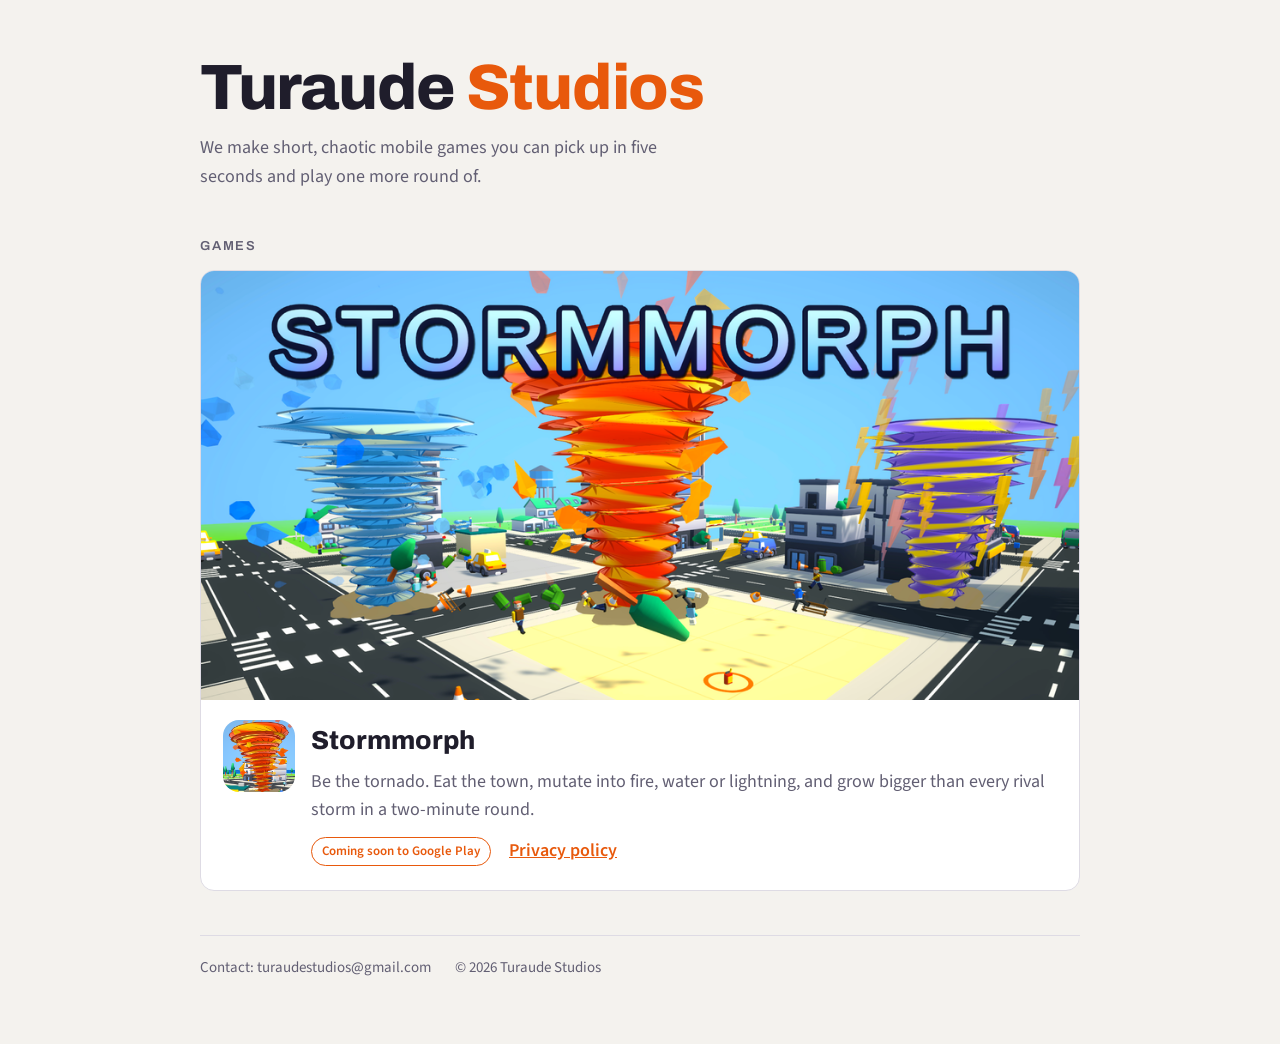
==== index.html @ c05fb57f "Turaude Studios website: home page, Stormmorph privacy policy, app-ads.txt Co-Authored-By: Claude Op" ====
<!doctype html>
<html lang="en">
<head>
<meta charset="utf-8">
<meta name="viewport" content="width=device-width, initial-scale=1">
<title>Turaude Studios</title>
<meta name="description" content="Turaude Studios makes mobile games. Our first game is Stormmorph, a two-minute tornado brawl.">
<link rel="icon" href="stormmorph/icon.png">
<link rel="preconnect" href="https://fonts.googleapis.com">
<link rel="preconnect" href="https://fonts.gstatic.com" crossorigin>
<link rel="stylesheet" href="https://fonts.googleapis.com/css2?family=Archivo:wght@600;800&family=Source+Sans+3:wght@400;600&display=swap">
<style>
/* One column: the studio name, its games as cards, then contact and legal. */
:root {
  --bg: #f4f2ee; --surface: #ffffff; --ink: #1f1d2b; --muted: #625f73; --line: #dedbe4; --accent: #e8590c;
  --display: "Archivo", "Helvetica Neue", Arial, sans-serif;
  --body: "Source Sans 3", "Segoe UI", Roboto, Arial, sans-serif;
}
@media (prefers-color-scheme: dark) {
  :root { --bg: #15141c; --surface: #1e1c28; --ink: #ecebf2; --muted: #a29fb3; --line: #312e3f; --accent: #ff8a3d; color-scheme: dark; }
}
* { box-sizing: border-box; }
body { margin: 0; background: var(--bg); color: var(--ink); font-family: var(--body); font-size: 18px; line-height: 1.6; }
.wrap { max-width: 920px; margin: 0 auto; padding: 56px max(20px, env(safe-area-inset-right)) 64px max(20px, env(safe-area-inset-left)); display: grid; gap: 44px; }
.brand { font-family: var(--display); font-weight: 800; font-size: clamp(40px, 7vw, 64px); line-height: 1; letter-spacing: -.02em; margin: 0; }
.brand span { color: var(--accent); }
.tag { color: var(--muted); margin: 14px 0 0; max-width: 56ch; }
h2 { font-family: var(--display); font-weight: 600; font-size: 13px; letter-spacing: .14em; text-transform: uppercase; color: var(--muted); margin: 0 0 14px; }
.game { background: var(--surface); border: 1px solid var(--line); border-radius: 14px; overflow: hidden; display: grid; }
.game img.hero { width: 100%; height: auto; display: block; aspect-ratio: 1024 / 500; object-fit: cover; }
.game .body { padding: 20px 22px 24px; display: grid; grid-template-columns: 72px 1fr; gap: 16px; align-items: start; }
.game .icon { width: 72px; height: 72px; border-radius: 16px; }
.game h3 { font-family: var(--display); font-weight: 800; font-size: 26px; margin: 0; }
.game p { margin: 6px 0 12px; color: var(--muted); }
.links { display: flex; flex-wrap: wrap; gap: 10px 18px; font-weight: 600; }
.pill { display: inline-block; font-size: 13px; font-weight: 600; padding: 3px 10px; border-radius: 999px; border: 1px solid var(--accent); color: var(--accent); }
a { color: var(--accent); }
a:focus-visible { outline: 3px solid var(--accent); outline-offset: 2px; }
footer { border-top: 1px solid var(--line); padding-top: 20px; color: var(--muted); font-size: 15px; display: flex; flex-wrap: wrap; gap: 8px 24px; }
@media (max-width: 520px) { .game .body { grid-template-columns: 1fr; } }
</style>
</head>
<body>
<main class="wrap">
  <header>
    <h1 class="brand">Turaude <span>Studios</span></h1>
    <p class="tag">We make short, chaotic mobile games you can pick up in five seconds and play one more round of.</p>
  </header>

  <section aria-labelledby="games">
    <h2 id="games">Games</h2>
    <article class="game">
      <img class="hero" src="stormmorph/feature.png" alt="Stormmorph: three mutated tornadoes, water, fire and lightning, tearing through a low-poly town">
      <div class="body">
        <img class="icon" src="stormmorph/icon.png" alt="">
        <div>
          <h3>Stormmorph</h3>
          <p>Be the tornado. Eat the town, mutate into fire, water or lightning, and grow bigger than every rival storm in a two-minute round.</p>
          <div class="links">
            <span class="pill">Coming soon to Google Play</span>
            <a href="stormmorph/privacy-policy.html">Privacy policy</a>
          </div>
        </div>
      </div>
    </article>
  </section>

  <footer>
    <span>Contact: turaudestudios@gmail.com</span>
    <span>&copy; 2026 Turaude Studios</span>
  </footer>
</main>
</body>
</html>
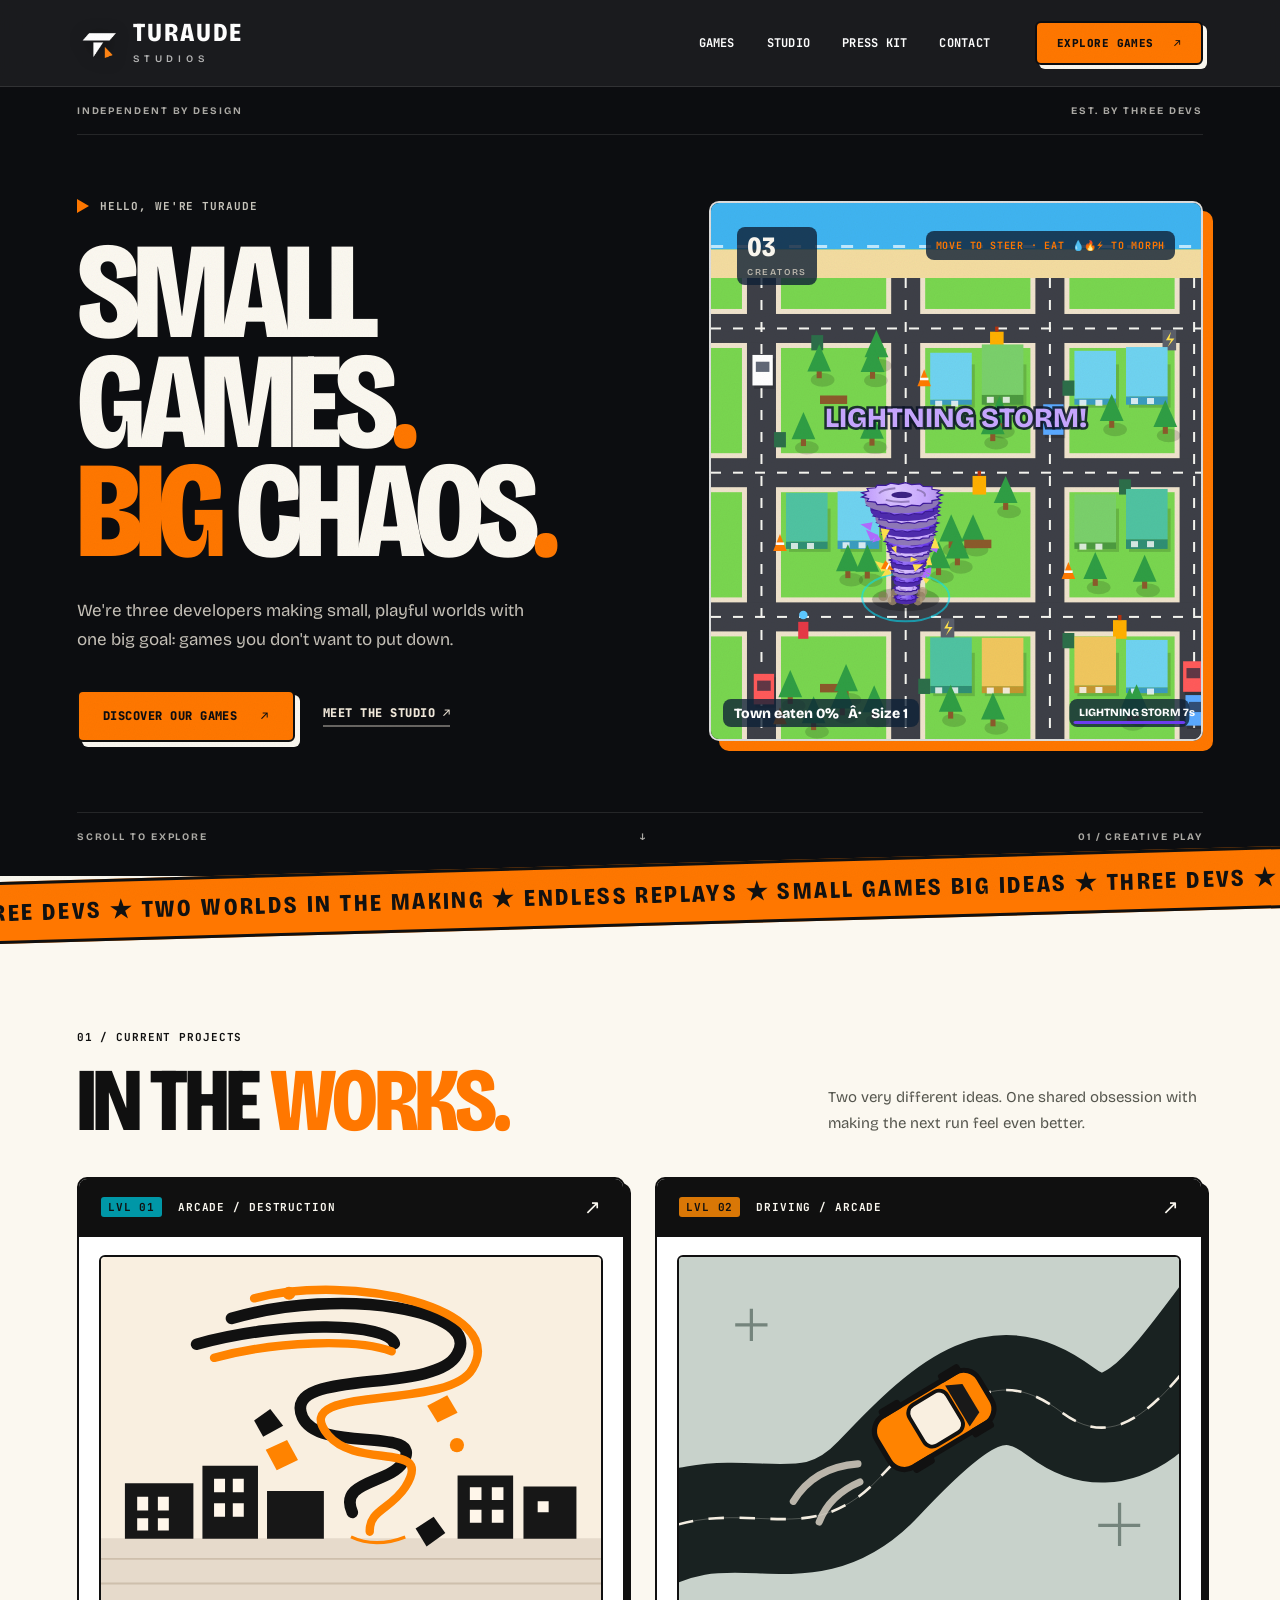
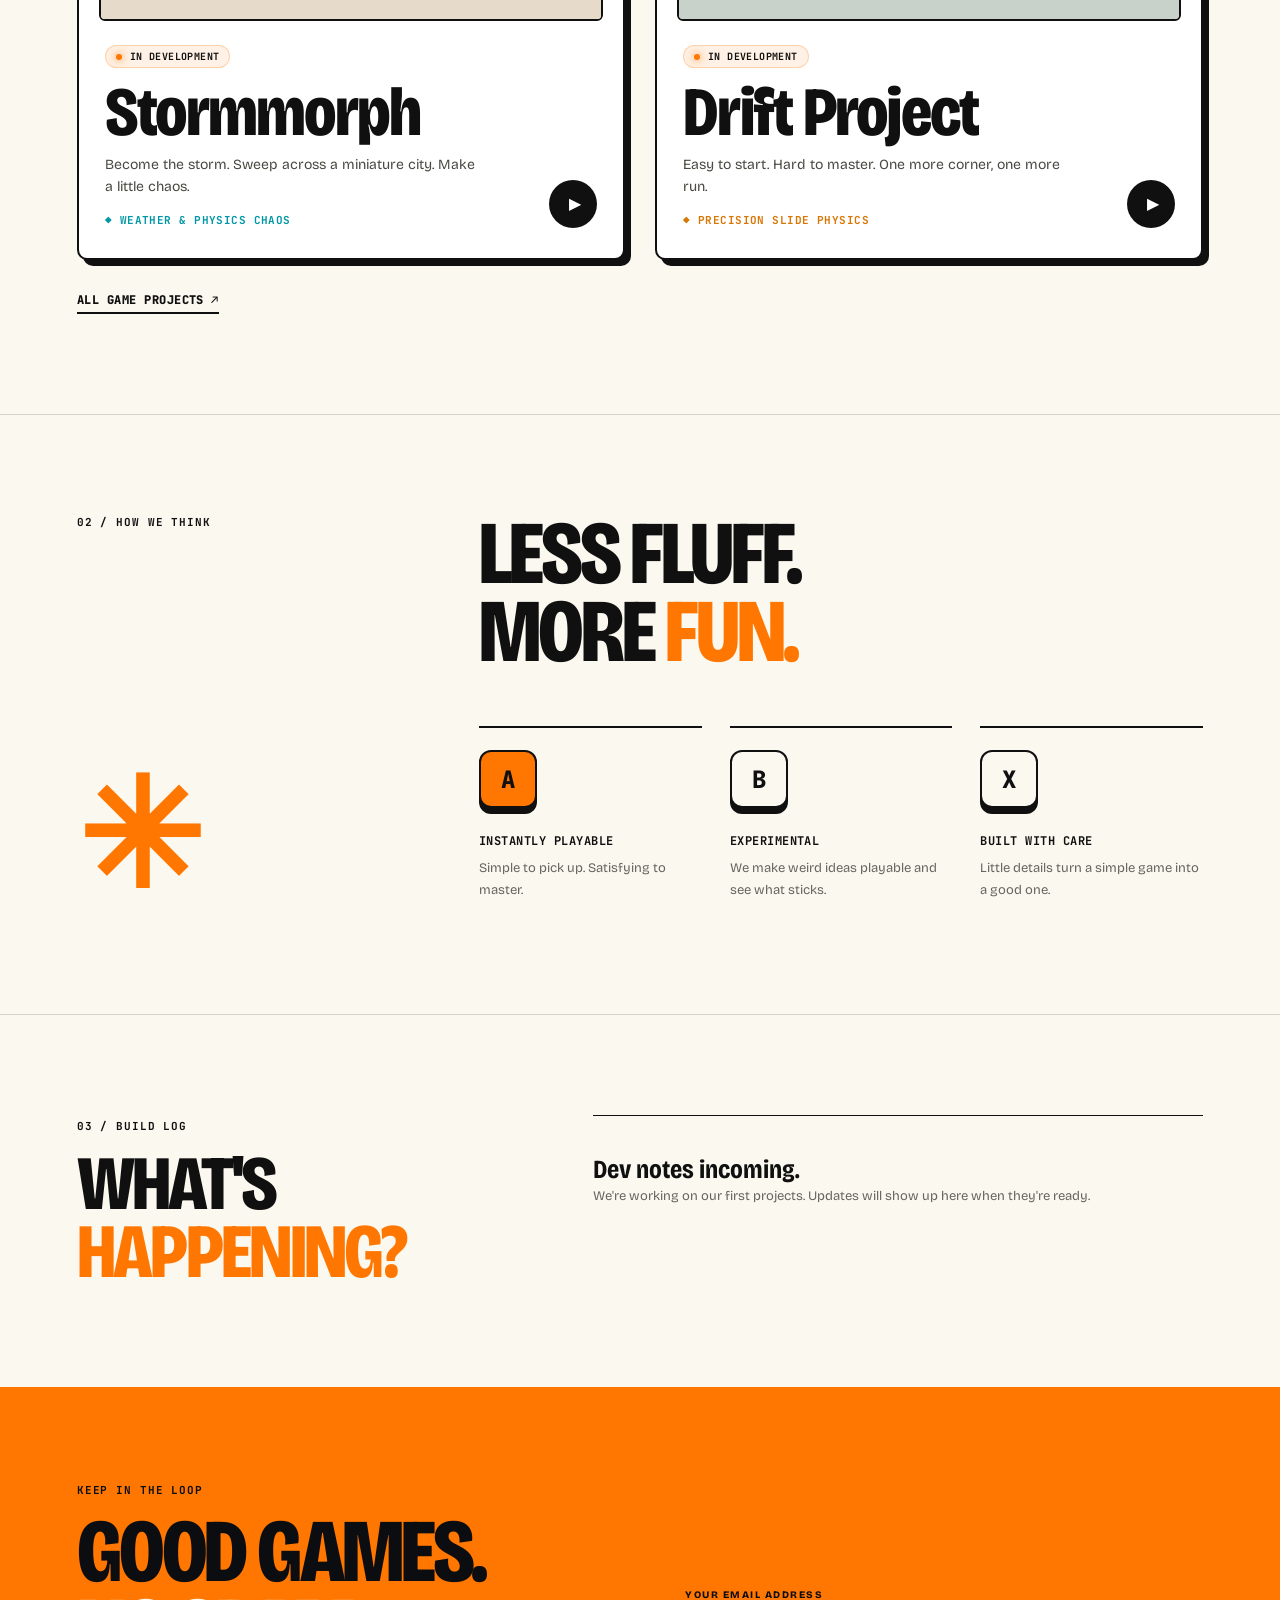
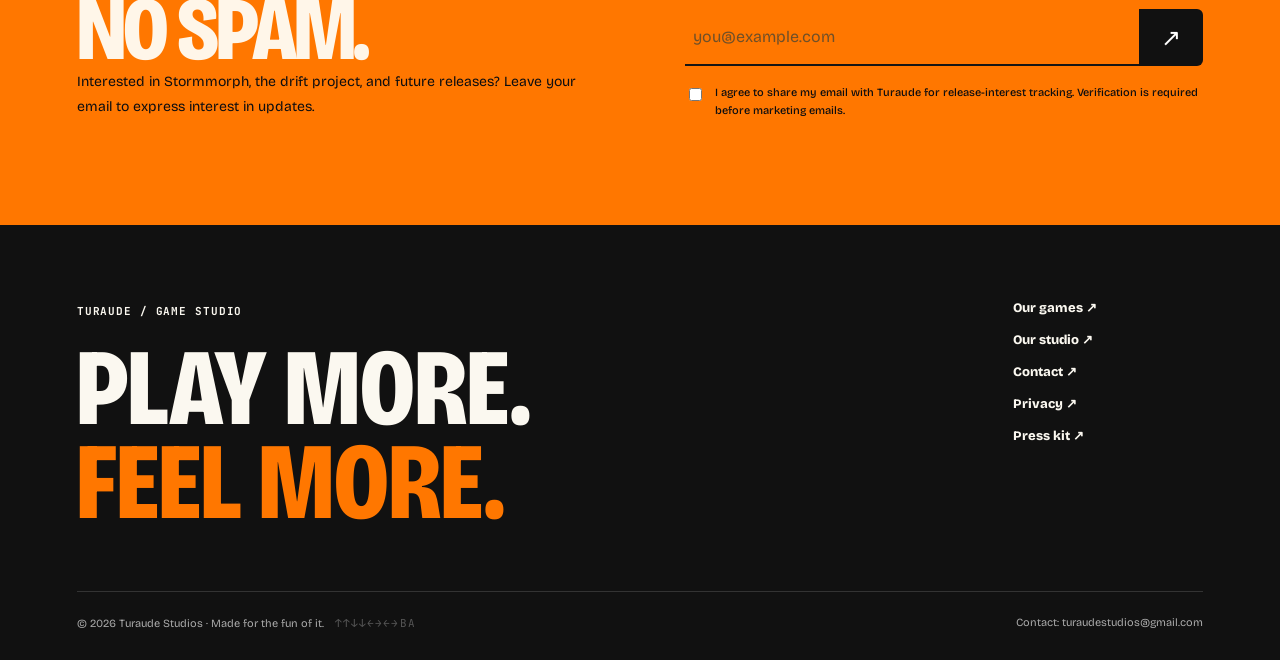
==== commit 15174a02: "New studio website: Stormmorph town hero, games, studio, press and contact pages Co-Authored-By: Cla" ====
--- a/index.html
+++ b/index.html
@@ -1,74 +1,6 @@
-<!doctype html>
-<html lang="en">
-<head>
-<meta charset="utf-8">
-<meta name="viewport" content="width=device-width, initial-scale=1">
-<title>Turaude Studios</title>
-<meta name="description" content="Turaude Studios makes mobile games. Our first game is Stormmorph, a two-minute tornado brawl.">
-<link rel="icon" href="stormmorph/icon.png">
-<link rel="preconnect" href="https://fonts.googleapis.com">
-<link rel="preconnect" href="https://fonts.gstatic.com" crossorigin>
-<link rel="stylesheet" href="https://fonts.googleapis.com/css2?family=Archivo:wght@600;800&family=Source+Sans+3:wght@400;600&display=swap">
-<style>
-/* One column: the studio name, its games as cards, then contact and legal. */
-:root {
-  --bg: #f4f2ee; --surface: #ffffff; --ink: #1f1d2b; --muted: #625f73; --line: #dedbe4; --accent: #e8590c;
-  --display: "Archivo", "Helvetica Neue", Arial, sans-serif;
-  --body: "Source Sans 3", "Segoe UI", Roboto, Arial, sans-serif;
-}
-@media (prefers-color-scheme: dark) {
-  :root { --bg: #15141c; --surface: #1e1c28; --ink: #ecebf2; --muted: #a29fb3; --line: #312e3f; --accent: #ff8a3d; color-scheme: dark; }
-}
-* { box-sizing: border-box; }
-body { margin: 0; background: var(--bg); color: var(--ink); font-family: var(--body); font-size: 18px; line-height: 1.6; }
-.wrap { max-width: 920px; margin: 0 auto; padding: 56px max(20px, env(safe-area-inset-right)) 64px max(20px, env(safe-area-inset-left)); display: grid; gap: 44px; }
-.brand { font-family: var(--display); font-weight: 800; font-size: clamp(40px, 7vw, 64px); line-height: 1; letter-spacing: -.02em; margin: 0; }
-.brand span { color: var(--accent); }
-.tag { color: var(--muted); margin: 14px 0 0; max-width: 56ch; }
-h2 { font-family: var(--display); font-weight: 600; font-size: 13px; letter-spacing: .14em; text-transform: uppercase; color: var(--muted); margin: 0 0 14px; }
-.game { background: var(--surface); border: 1px solid var(--line); border-radius: 14px; overflow: hidden; display: grid; }
-.game img.hero { width: 100%; height: auto; display: block; aspect-ratio: 1024 / 500; object-fit: cover; }
-.game .body { padding: 20px 22px 24px; display: grid; grid-template-columns: 72px 1fr; gap: 16px; align-items: start; }
-.game .icon { width: 72px; height: 72px; border-radius: 16px; }
-.game h3 { font-family: var(--display); font-weight: 800; font-size: 26px; margin: 0; }
-.game p { margin: 6px 0 12px; color: var(--muted); }
-.links { display: flex; flex-wrap: wrap; gap: 10px 18px; font-weight: 600; }
-.pill { display: inline-block; font-size: 13px; font-weight: 600; padding: 3px 10px; border-radius: 999px; border: 1px solid var(--accent); color: var(--accent); }
-a { color: var(--accent); }
-a:focus-visible { outline: 3px solid var(--accent); outline-offset: 2px; }
-footer { border-top: 1px solid var(--line); padding-top: 20px; color: var(--muted); font-size: 15px; display: flex; flex-wrap: wrap; gap: 8px 24px; }
-@media (max-width: 520px) { .game .body { grid-template-columns: 1fr; } }
-</style>
-</head>
-<body>
-<main class="wrap">
-  <header>
-    <h1 class="brand">Turaude <span>Studios</span></h1>
-    <p class="tag">We make short, chaotic mobile games you can pick up in five seconds and play one more round of.</p>
-  </header>
-
-  <section aria-labelledby="games">
-    <h2 id="games">Games</h2>
-    <article class="game">
-      <img class="hero" src="stormmorph/feature.png" alt="Stormmorph: three mutated tornadoes, water, fire and lightning, tearing through a low-poly town">
-      <div class="body">
-        <img class="icon" src="stormmorph/icon.png" alt="">
-        <div>
-          <h3>Stormmorph</h3>
-          <p>Be the tornado. Eat the town, mutate into fire, water or lightning, and grow bigger than every rival storm in a two-minute round.</p>
-          <div class="links">
-            <span class="pill">Coming soon to Google Play</span>
-            <a href="stormmorph/privacy-policy.html">Privacy policy</a>
-          </div>
-        </div>
-      </div>
-    </article>
-  </section>
-
-  <footer>
-    <span>Contact: turaudestudios@gmail.com</span>
-    <span>&copy; 2026 Turaude Studios</span>
-  </footer>
-</main>
-</body>
-</html>
+<!doctype html><html lang="en" data-static data-hero="town" data-contact="turaudestudios@gmail.com"><head><meta charset="UTF-8"/><meta name="viewport" content="width=device-width,initial-scale=1"/><meta name="theme-color" content="#101010"/><meta name="description" content="Turaude Studios makes short, chaotic mobile games. Meet Stormmorph and our upcoming drift game."/><meta property="og:type" content="website"/><meta property="og:title" content="Turaude Studios"/><meta property="og:description" content="Turaude Studios makes short, chaotic mobile games. Meet Stormmorph and our upcoming drift game."/><meta name="twitter:card" content="summary_large_image"/><link rel="icon" type="image/png" href="/favicon.png"/><link rel="preconnect" href="https://fonts.googleapis.com"/><link rel="preconnect" href="https://fonts.gstatic.com" crossorigin/><link href="https://fonts.googleapis.com/css2?family=Bricolage+Grotesque:opsz,wdth,wght@12..96,75..100,400..800&family=JetBrains+Mono:wght@500;700;800&display=swap" rel="stylesheet"/><link rel="stylesheet" href="/styles.css"/><script src="/app.js" defer></script><title>Turaude Studios</title></head><body><header class="site-header"><div class="nav-wrap"><a class="brand" href="/" aria-label="Turaude Studios home"><img class="brand-mark" src="/assets/brand/turaude-mark.png" width="44" height="44" alt=""/><span class="brand-name">TURAUDE<span class="brand-dot">.</span><small>STUDIOS</small></span></a><nav class="main-nav" aria-label="Primary navigation"><a  href="/games">Games</a><a  href="/about">Studio</a><a  href="/press">Press kit</a><a  href="/contact">Contact</a></nav><a href="/games" class="nav-cta">EXPLORE GAMES <span aria-hidden="true">↗</span></a><button class="menu-toggle" type="button" aria-expanded="false" aria-label="Open navigation">☰</button></div></header><main id="main"><div class="home-hero"><div class="hero-rail"><span>INDEPENDENT BY DESIGN</span><span>EST. BY THREE DEVS</span></div><div class="hero-main"><div class="hero-copy"><div class="eyebrow"><span class="eyebrow-dash"></span> HELLO, WE'RE TURAUDE</div><h1>SMALL<br/>GAMES<span class="orange">.</span><br/><span class="italic-word">BIG</span> CHAOS<span class="orange">.</span></h1><p>We're three developers making small, playful worlds with one big goal: games you don't want to put down.</p><div class="hero-actions"><a class="button button-orange" href="/games">DISCOVER OUR GAMES <span aria-hidden="true">↗</span></a><a class="text-link" href="/about">MEET THE STUDIO <span aria-hidden="true">↗</span></a></div></div><div class="hero-poster" aria-hidden="true"><canvas class="storm-canvas"></canvas><div class="poster-number">03<span>CREATORS</span></div><span class="poster-hint">MOVE TO STEER · CLICK FOR CHAOS</span><span class="poster-bottom">BUILT TO PLAY / NOT TO BLEND IN</span></div></div><div class="hero-foot"><span>SCROLL TO EXPLORE</span><span aria-hidden="true">↓</span><span>01 / CREATIVE PLAY</span></div></div>
+ <div class="ticker" aria-hidden="true"><div>THREE DEVS ★ TWO WORLDS IN THE MAKING ★ ENDLESS REPLAYS ★ SMALL GAMES BIG IDEAS ★ THREE DEVS ★ TWO WORLDS IN THE MAKING ★ ENDLESS REPLAYS ★&nbsp;</div></div>
+ <section class="section games-section" id="games"><div class="section-head"><div><span class="tiny-label">01 / CURRENT PROJECTS</span><h2>IN THE <em>WORKS.</em></h2></div><p>Two very different ideas. One shared obsession with making the next run feel even better.</p></div><div class="games-grid"><a class="game-card game-card-stormmorph accent-storm" href="/games/stormmorph"><div class="game-card-top"><span class="tiny-label"><span class="lvl">LVL 01</span> Arcade / destruction</span><span class="card-arrow" aria-hidden="true">↗</span></div><div class="game-art-wrap"><img class="game-art" loading="lazy" src="/assets/scenes/storm-city.svg" alt="Illustration of an orange tornado in a small city"/></div><div class="game-card-bottom"><div><span class="status"><span class="status-dot"></span>In development</span><h3>Stormmorph</h3><p>Become the storm. Sweep across a miniature city. Make a little chaos.</p><span class="game-card-tag">Weather & physics chaos</span></div><span class="circle-arrow" aria-hidden="true">▶</span></div></a><a class="game-card game-card-drift accent-drift" href="/games/drift"><div class="game-card-top"><span class="tiny-label"><span class="lvl">LVL 02</span> Driving / arcade</span><span class="card-arrow" aria-hidden="true">↗</span></div><div class="game-art-wrap"><img class="game-art" loading="lazy" src="/assets/scenes/drift-track.svg" alt="Illustration of an orange car on a winding drift track"/></div><div class="game-card-bottom"><div><span class="status"><span class="status-dot"></span>In development</span><h3>Drift Project</h3><p>Easy to start. Hard to master. One more corner, one more run.</p><span class="game-card-tag">Precision slide physics</span></div><span class="circle-arrow" aria-hidden="true">▶</span></div></a></div><div class="demo-links"><a href="/games" class="underlined-link">ALL GAME PROJECTS ↗</a></div></section>
+ <section class="section philosophy-section"><div class="philosophy-label"><span class="tiny-label">02 / HOW WE THINK</span><span class="asterisk" aria-hidden="true">✳</span></div><div class="philosophy-right"><h2>LESS FLUFF.<br/><span>MORE <em>FUN.</em></span></h2><div class="three-values"><div><kbd class="keycap">A</kbd><strong>INSTANTLY PLAYABLE</strong><p>Simple to pick up. Satisfying to master.</p></div><div><kbd class="keycap">B</kbd><strong>EXPERIMENTAL</strong><p>We make weird ideas playable and see what sticks.</p></div><div><kbd class="keycap">X</kbd><strong>BUILT WITH CARE</strong><p>Little details turn a simple game into a good one.</p></div></div></div></section>
+ <section class="updates-section section"><div><span class="tiny-label">03 / BUILD LOG</span><h2>WHAT'S <em>HAPPENING?</em></h2></div><div class="updates-list"><div class="update-empty"><strong>Dev notes incoming.</strong><p>We're working on our first projects. Updates will show up here when they're ready.</p></div></div></section>
+ <section class="newsletter-section"><div class="newsletter-grid"><div><span class="tiny-label">KEEP IN THE LOOP</span><h2>GOOD GAMES.<br/><em>NO SPAM.</em></h2><p>Interested in Stormmorph, the drift project, and future releases? Leave your email to express interest in updates.</p></div><form class="newsletter-form ajax-form" data-endpoint="/api/subscribe" aria-label="Join interest list"><label for="newsletterEmail">YOUR EMAIL ADDRESS</label><div class="form-inline"><input id="newsletterEmail" name="email" type="email" required maxlength="254" placeholder="you@example.com" autocomplete="email"/><button type="submit" aria-label="Submit email">↗</button></div><label class="check-label"><input type="checkbox" name="consent" required/> <span>I agree to share my email with Turaude for release-interest tracking. Verification is required before marketing emails.</span></label><input class="honey" name="website" tabindex="-1" aria-hidden="true" autocomplete="off"/><p class="form-feedback" role="status" aria-live="polite"></p></form></div></section></main><footer class="site-footer"><div class="footer-top"><div><span class="tiny-label">TURAUDE / GAME STUDIO</span><div class="footer-big">PLAY MORE.<br/><em>FEEL MORE.</em></div></div><div class="footer-links"><a href="/games">Our games ↗</a><a href="/about">Our studio ↗</a><a href="/contact">Contact ↗</a><a href="/stormmorph/privacy-policy.html">Privacy ↗</a><a href="/press">Press kit ↗</a></div></div><div class="footer-bottom"><span>© 2026 Turaude Studios · Made for the fun of it. <span class="cheat-hint" title="Try it">↑↑↓↓←→←→BA</span></span><span>Contact: <a href="mailto:turaudestudios@gmail.com">turaudestudios@gmail.com</a></span></div></footer><div class="toast" id="toast" role="status" aria-live="polite"></div></body></html>
--- a/styles.css
+++ b/styles.css
@@ -0,0 +1,915 @@
+/* ==========================================================================
+   TURAUDE GAMES - ELEVATED DESIGN SYSTEM
+   ========================================================================== */
+:root {
+  --ink: #101010;
+  --black: #0c0d10;
+  --white: #fbf8f0;
+  --orange: #ff7700;
+  --orange-hover: #ff5500;
+  --orange-glow: rgba(255, 119, 0, 0.28);
+  --storm-cyan: #00d2eb;
+  --drift-amber: #ff9d00;
+  --soft: #f2ece2;
+  --gray: #636259;
+  --line: #d8d3c9;
+  --heading: 'Bricolage Grotesque', Impact, 'Arial Narrow', sans-serif;
+  --body: 'Bricolage Grotesque', Arial, sans-serif;
+  --mono: 'JetBrains Mono', ui-monospace, Consolas, monospace;
+  --radius-lg: 10px;
+  --radius-md: 6px;
+  --shadow-card: 6px 6px 0 var(--ink);
+  --shadow-hover: 10px 10px 0 var(--orange);
+  --transition-smooth: all 0.3s cubic-bezier(0.16, 1, 0.3, 1);
+}
+
+* { box-sizing: border-box; }
+html { scroll-behavior: smooth; overflow-x: clip; }
+body {
+  margin: 0;
+  background: var(--white);
+  color: var(--ink);
+  font-family: var(--body);
+  -webkit-font-smoothing: antialiased;
+  position: relative;
+}
+
+/* Paper grain over everything, like a printed arcade flyer */
+body::before {
+  content: "";
+  position: fixed;
+  inset: 0;
+  background-image: url("data:image/svg+xml,%3Csvg xmlns='http://www.w3.org/2000/svg' width='160' height='160'%3E%3Cfilter id='n'%3E%3CfeTurbulence type='fractalNoise' baseFrequency='.85' numOctaves='3' stitchTiles='stitch'/%3E%3C/filter%3E%3Crect width='100%25' height='100%25' filter='url(%23n)'/%3E%3C/svg%3E");
+  opacity: .07;
+  mix-blend-mode: multiply;
+  pointer-events: none;
+  z-index: 60;
+}
+h1, h2, h3, .footer-big, .ticker, .manifesto-big, .poster-number, .brand-name, .press-logo-box > span, .update-empty strong, .admin-game-panel h4 {
+  font-stretch: 82% !important; /* the `font` shorthand elsewhere resets stretch */
+}
+
+a { color: inherit; text-decoration: none; }
+button, input, textarea, select { font: inherit; }
+button { cursor: pointer; }
+img { max-width: 100%; }
+h1, h2, h3, p { margin-top: 0; }
+h1, h2, h3 { letter-spacing: -0.025em; }
+::selection { background: var(--orange); color: var(--black); }
+:focus-visible { outline: 3px solid var(--orange); outline-offset: 3px; }
+
+/* Sticky Header with Frosted Glass */
+.site-header {
+  background: rgba(12, 13, 16, 0.94);
+  backdrop-filter: blur(14px);
+  -webkit-backdrop-filter: blur(14px);
+  color: white;
+  border-bottom: 1px solid rgba(255, 255, 255, 0.1);
+  position: sticky;
+  top: 0;
+  z-index: 50;
+  transition: var(--transition-smooth);
+}
+.nav-wrap {
+  height: 86px;
+  max-width: 1560px;
+  margin: auto;
+  padding: 0 6vw;
+  display: flex;
+  align-items: center;
+  gap: 45px;
+}
+.brand { display: flex; align-items: center; gap: 12px; min-width: 220px; }
+.brand-mark { width: 44px; height: 44px; object-fit: contain; filter: drop-shadow(0 2px 8px rgba(0,0,0,0.4)); }
+.brand-name {
+  font: 800 26px/0.9 var(--heading);
+  letter-spacing: .075em;
+  display: flex;
+  flex-direction: column;
+}
+.brand-dot { display: none; }
+.brand-name small {
+  font: 600 10px var(--body);
+  letter-spacing: .49em;
+  margin-top: 8px;
+  color: #b5b5b5;
+}
+.main-nav { display: flex; align-items: center; gap: 32px; margin-left: auto; }
+.main-nav a {
+  font: 700 12px var(--mono);
+  letter-spacing: .02em;
+  text-transform: uppercase;
+  transition: color .2s;
+  position: relative;
+  padding: 6px 0;
+}
+.main-nav a:hover, .main-nav a[aria-current=page] { color: var(--orange); }
+.nav-cta {
+  background: var(--orange);
+  color: var(--black);
+  font: 800 11px var(--mono);
+  letter-spacing: .04em;
+  padding: 13px 20px;
+  border: 2px solid var(--black);
+  border-radius: var(--radius-md);
+  white-space: nowrap;
+  display: flex;
+  gap: 20px;
+  align-items: center;
+  box-shadow: 4px 4px 0 var(--white);
+  transition: transform .12s, box-shadow .12s, background .12s;
+}
+.nav-cta:hover { transform: translate(-2px, -2px); box-shadow: 6px 6px 0 var(--white); }
+.button-orange:hover { transform: translate(-2px, -2px); box-shadow: 7px 7px 0 var(--ink); }
+.nav-cta:active, .button:active { transform: translate(3px, 3px); box-shadow: 0 0 0 var(--ink); }
+.menu-toggle { display: none; background: none; color: white; border: 0; font-size: 28px; }
+
+/* Hero Section */
+.home-hero {
+  background: var(--black);
+  color: var(--white);
+  padding: 0 6vw;
+  overflow: hidden;
+  position: relative;
+  z-index: 2;
+}
+.hero-rail, .hero-foot {
+  display: flex;
+  justify-content: space-between;
+  align-items: center;
+  min-height: 48px;
+  border-bottom: 1px solid rgba(255, 255, 255, 0.1);
+  color: #adaba6;
+  font-size: 10px;
+  font-weight: 700;
+  letter-spacing: .19em;
+}
+.hero-foot { border-top: 1px solid rgba(255, 255, 255, 0.1); border-bottom: 0; }
+.hero-main {
+  max-width: 1560px;
+  margin: auto;
+  display: grid;
+  grid-template-columns: 1.09fr .91fr;
+  align-items: center;
+  min-height: 640px;
+  gap: 40px;
+  padding: 44px 0 50px;
+}
+.hero-copy { padding: 20px 0; }
+.eyebrow, .tiny-label { font: 700 11px var(--mono); letter-spacing: .08em; text-transform: uppercase; }
+.eyebrow { display: flex; align-items: center; gap: 11px; color: #c9c6bd; }
+.eyebrow-dash { width: 0; height: 0; display: inline-block; border-style: solid; border-width: 7px 0 7px 12px; border-color: transparent transparent transparent var(--orange); animation: blink 1.1s steps(2) infinite; }
+@keyframes blink { 50% { opacity: 0; } }
+.hero-copy h1 {
+  font: 900 clamp(86px, 10.7vw, 184px)/.8 var(--heading);
+  letter-spacing: -.045em;
+  margin: 25px 0 30px;
+  text-transform: uppercase;
+}
+.hero-copy h1 .orange { color: var(--orange); }
+.italic-word, h2 em, h1 em, .footer-big em {
+  font-style: normal;
+  color: var(--orange);
+}
+.hero-copy p {
+  color: #c6c1b8;
+  max-width: 480px;
+  font-size: 17px;
+  line-height: 1.7;
+}
+.hero-actions {
+  display: flex;
+  align-items: center;
+  gap: 28px;
+  margin-top: 36px;
+  flex-wrap: wrap;
+}
+.button {
+  display: inline-flex;
+  justify-content: space-between;
+  align-items: center;
+  gap: 24px;
+  padding: 16px 24px;
+  border-radius: var(--radius-md);
+  border: 2px solid var(--ink);
+  font: 800 12px var(--mono);
+  letter-spacing: .04em;
+  transition: transform .12s, box-shadow .12s, background .12s;
+}
+.button-orange {
+  background: var(--orange);
+  color: var(--black);
+  box-shadow: 5px 5px 0 var(--ink);
+}
+.home-hero .button-orange, .game-detail-hero .button-orange, .page-intro .button-orange { box-shadow: 5px 5px 0 var(--white); }
+.home-hero .button-orange:hover, .game-detail-hero .button-orange:hover, .page-intro .button-orange:hover { box-shadow: 7px 7px 0 var(--white); }
+.button-outline {
+  background: transparent;
+  border: 1px solid rgba(255, 255, 255, 0.25);
+  color: white;
+}
+.button-outline:hover {
+  background: rgba(255, 255, 255, 0.08);
+  border-color: white;
+}
+.text-link, .underlined-link {
+  font: 800 12px var(--mono);
+  letter-spacing: .04em;
+  border-bottom: 2px solid;
+  padding-bottom: 4px;
+  transition: color 0.2s, border-color 0.2s;
+}
+.text-link { color: #f2e9db; border-color: rgba(242, 233, 219, 0.4); }
+.text-link:hover { color: var(--orange); border-color: var(--orange); }
+
+.hero-poster {
+  min-height: 540px;
+  position: relative;
+  border-radius: var(--radius-lg);
+  border: 1px solid rgba(255, 255, 255, 0.12);
+  background: radial-gradient(circle at 60% 40%, #201f1d, #121211);
+  overflow: hidden;
+  display: flex;
+  justify-content: center;
+  align-items: center;
+  box-shadow: 0 25px 50px -15px rgba(0,0,0,0.6);
+}
+.hero-poster:before {
+  content: '';
+  position: absolute;
+  inset: 0;
+  background: linear-gradient(145deg, transparent 0 50%, rgba(255, 255, 255, 0.03) 50% 51%, transparent 51%);
+}
+.poster-number {
+  position: absolute;
+  top: 24px;
+  left: 26px;
+  font: 800 28px var(--heading);
+  display: flex;
+  flex-direction: column;
+  line-height: .88;
+}
+.poster-number span {
+  font: 600 9px var(--body);
+  letter-spacing: .2em;
+  margin-top: 8px;
+  color: #bcb8ae;
+}
+.home-hero { padding-bottom: 16px; }
+.storm-canvas { position: absolute; inset: 0; width: 100%; height: 100%; display: block; touch-action: pan-y; cursor: crosshair; }
+.poster-hint, .poster-bottom {
+  position: absolute;
+  color: #bab3a8;
+  font: 700 10px var(--mono);
+  letter-spacing: .08em;
+  pointer-events: none;
+}
+.poster-hint { top: 28px; right: 26px; color: var(--orange); animation: blink 1.6s steps(2) infinite; }
+.poster-bottom { bottom: 24px; left: 26px; }
+.hero-poster { box-shadow: 10px 10px 0 var(--orange); border: 2px solid rgba(255, 255, 255, 0.85); }
+.hero-poster:before { pointer-events: none; }
+.poster-number { pointer-events: none; z-index: 1; }
+.town-mode .poster-bottom, .town-mode:before { display: none; }
+.town-mode .poster-number, .town-mode .poster-hint { background: rgba(14, 32, 54, .8); padding: 8px 10px; border-radius: 8px; }
+.town-mode .poster-hint { animation: none; }
+
+.ticker {
+  background: var(--orange);
+  color: #111;
+  overflow: hidden;
+  white-space: nowrap;
+  font: 800 24px var(--heading);
+  letter-spacing: .1em;
+  padding: 14px 0;
+  position: relative;
+  z-index: 3;
+  border-block: 3px solid var(--ink);
+  transform: rotate(-1.6deg);
+  margin: -12px -3vw 0;
+}
+.ticker div { width: max-content; animation: marquee 30s linear infinite; }
+
+.section { padding: 100px 6vw; max-width: 1560px; margin: auto; position: relative; z-index: 2; }
+.section-head {
+  display: flex;
+  justify-content: space-between;
+  align-items: flex-end;
+  gap: 50px;
+  margin-bottom: 36px;
+}
+.section-head h2, .philosophy-right h2, .updates-section h2, .newsletter-section h2, .about-story h2, .contact-aside h2, .detail-info h2, .admin-area h2 {
+  font: 900 clamp(55px, 7vw, 110px)/.88 var(--heading);
+  letter-spacing: -.035em;
+  margin: 17px 0 0;
+}
+.section-head p {
+  max-width: 375px;
+  font-size: 15px;
+  line-height: 1.7;
+  color: #55564e;
+  margin: 0 0 5px;
+}
+
+/* Elevated Game Cards */
+.games-grid {
+  display: grid;
+  grid-template-columns: 1fr 1fr;
+  gap: 30px;
+}
+.game-card {
+  --accent: var(--orange);
+  background: #ffffff;
+  border: 2px solid var(--ink);
+  border-radius: var(--radius-lg);
+  display: flex;
+  flex-direction: column;
+  transition: transform .3s cubic-bezier(0.16, 1, 0.3, 1), box-shadow .3s cubic-bezier(0.16, 1, 0.3, 1);
+  min-width: 0;
+  overflow: hidden;
+  box-shadow: var(--shadow-card);
+  perspective: 1000px;
+}
+.accent-storm { --accent: #0097a7; }
+.accent-drift { --accent: #d97706; }
+.game-card:hover {
+  transform: translateY(-8px);
+  box-shadow: 10px 10px 0 var(--accent);
+}
+.game-card-top {
+  padding: 16px 22px;
+  display: flex;
+  justify-content: space-between;
+  align-items: center;
+  border-bottom: 2px solid var(--ink);
+  background: var(--ink);
+  color: var(--white);
+}
+.lvl { background: var(--accent); color: var(--ink); padding: 3px 7px; border-radius: 3px; margin-right: 8px; }
+.card-arrow { font-size: 20px; transition: transform 0.25s ease; }
+.game-card:hover .card-arrow { transform: translate(3px, -3px); color: var(--accent); }
+.game-art-wrap {
+  margin: 18px 20px 0;
+  overflow: hidden;
+  border-radius: var(--radius-md);
+  border: 2px solid var(--ink);
+  aspect-ratio: 1.38;
+  max-height: 380px;
+  background: #f4efe6;
+  display: flex;
+  align-items: center;
+  justify-content: center;
+  position: relative;
+}
+.game-art {
+  width: 100%;
+  height: 100%;
+  object-fit: cover;
+  display: block;
+  transition: transform 0.6s cubic-bezier(0.16, 1, 0.3, 1);
+}
+.game-card:hover .game-art { transform: scale(1.06); }
+.game-card-bottom {
+  padding: 24px 26px 30px;
+  display: flex;
+  justify-content: space-between;
+  align-items: flex-end;
+  gap: 15px;
+}
+.status {
+  font: 700 10px var(--mono);
+  letter-spacing: .04em;
+  display: inline-flex;
+  align-items: center;
+  gap: 8px;
+  text-transform: uppercase;
+  background: rgba(255, 119, 0, 0.1);
+  color: var(--ink);
+  padding: 4px 10px;
+  border-radius: 999px;
+  border: 1px solid rgba(255, 119, 0, 0.25);
+}
+.game-detail-hero .status { color: var(--white); }
+.status-dot {
+  background: var(--orange);
+  width: 6px;
+  height: 6px;
+  border-radius: 50%;
+  box-shadow: 0 0 8px var(--orange);
+  animation: pulse-dot 2s infinite ease-in-out;
+}
+@keyframes pulse-dot {
+  0%, 100% { opacity: 1; transform: scale(1); }
+  50% { opacity: 0.4; transform: scale(0.85); }
+}
+.game-card h3 {
+  font: 800 clamp(45px, 5.4vw, 81px)/.95 var(--heading);
+  margin: 12px 0 8px;
+}
+.game-card p {
+  font-size: 14px;
+  max-width: 380px;
+  line-height: 1.6;
+  color: #494941;
+  margin: 0;
+}
+.game-card-tag {
+  display: inline-block;
+  margin-top: 14px;
+  font: 700 11px var(--mono);
+  letter-spacing: 0.04em;
+  text-transform: uppercase;
+  color: var(--accent);
+}
+.game-card-tag::before { content: "◆ "; }
+.circle-arrow {
+  background: var(--ink);
+  color: white;
+  border-radius: 50%;
+  width: 48px;
+  height: 48px;
+  display: grid;
+  place-items: center;
+  flex-shrink: 0;
+  font-size: 16px;
+  padding-left: 3px;
+  transition: background 0.2s, transform 0.2s;
+}
+.game-card:hover .circle-arrow {
+  background: var(--accent);
+  color: var(--ink);
+  transform: scale(1.1);
+}
+.underlined-link { display: inline-block; margin-top: 32px; }
+.demo-links { display: flex; flex-wrap: wrap; gap: 28px; }
+
+/* Philosophy Section */
+.philosophy-section {
+  display: grid;
+  grid-template-columns: 1fr 2fr;
+  gap: 40px;
+  border-top: 1px solid var(--line);
+  border-bottom: 1px solid var(--line);
+}
+.philosophy-label { display: flex; flex-direction: column; justify-content: space-between; }
+.asterisk { font: 900 150px var(--heading); line-height: 1; color: var(--orange); }
+.philosophy-right h2 { margin: 0 0 54px; }
+.three-values { display: grid; grid-template-columns: repeat(3, 1fr); gap: 28px; }
+.three-values > div { border-top: 2px solid var(--ink); padding-top: 22px; }
+.keycap {
+  display: grid;
+  place-items: center;
+  width: 58px;
+  height: 58px;
+  margin-bottom: 22px;
+  font: 800 24px var(--mono);
+  color: var(--ink);
+  background: var(--white);
+  border: 2px solid var(--ink);
+  border-radius: 12px;
+  box-shadow: 0 6px 0 var(--ink);
+  transition: transform .08s, box-shadow .08s, background .08s;
+}
+.three-values > div:first-child .keycap { background: var(--orange); }
+.three-values > div:hover .keycap { transform: translateY(5px); box-shadow: 0 1px 0 var(--ink); background: var(--orange); }
+.three-values strong { font: 700 12px var(--mono); letter-spacing: .04em; }
+.three-values p { font-size: 13px; line-height: 1.7; color: #66665f; margin-top: 8px; }
+
+/* Updates / Dev Notes */
+.updates-section { display: grid; grid-template-columns: .85fr 1.15fr; gap: 65px; }
+.updates-section h2 { font-size: clamp(56px, 6vw, 90px); }
+.updates-list { border-top: 1px solid var(--ink); }
+.update-empty { padding: 38px 0; }
+.update-empty strong { font: 700 26px var(--heading); }
+.update-empty p, .update-item p { font-size: 13px; color: #66665f; line-height: 1.75; }
+.update-item {
+  border-bottom: 1px solid var(--line);
+  padding: 24px 0;
+  display: grid;
+  grid-template-columns: 100px 1fr 25px;
+  gap: 18px;
+  align-items: start;
+}
+.update-item > span { font-size: 11px; font-weight: 800; color: #777; }
+.update-item h3 { font: 700 25px var(--heading); margin: 0 0 7px; }
+.update-item p { margin: 0; }
+.update-arrow { font-size: 20px !important; color: #888; }
+
+/* Newsletter */
+.newsletter-section {
+  background: var(--orange);
+  padding: 92px 6vw;
+  color: var(--black);
+  position: relative;
+  z-index: 2;
+}
+.newsletter-grid {
+  max-width: 1380px;
+  margin: auto;
+  display: grid;
+  grid-template-columns: 1fr 1fr;
+  gap: 90px;
+  align-items: flex-end;
+}
+.newsletter-section h2 { margin-top: 15px; }
+.newsletter-section h2 em { color: #fff6e9; }
+.newsletter-section p { max-width: 500px; font-size: 14px; line-height: 1.75; }
+.newsletter-form { max-width: 550px; }
+.newsletter-form > label:first-child, .contact-form label, .admin-form label, .admin-login label {
+  display: block;
+  font-size: 10px;
+  font-weight: 800;
+  letter-spacing: .15em;
+}
+.newsletter-form input[type=email] {
+  border: 0;
+  border-bottom: 2px solid #151515;
+  background: transparent;
+  padding: 18px 8px;
+  font-size: 16px;
+  outline: 0;
+  flex: 1;
+  min-width: 0;
+  color: #111;
+}
+.newsletter-form input::placeholder { color: #705028; }
+.form-inline { display: flex; align-items: stretch; margin-top: 8px; }
+.form-inline button {
+  width: 64px;
+  font-size: 24px;
+  background: #111;
+  color: white;
+  border: 0;
+  border-radius: 0 var(--radius-md) var(--radius-md) 0;
+  transition: background 0.2s;
+}
+.form-inline button:hover { background: #222; }
+.check-label {
+  display: flex;
+  align-items: flex-start;
+  gap: 10px;
+  font-size: 11px !important;
+  letter-spacing: 0 !important;
+  font-weight: 500 !important;
+  line-height: 1.6;
+  margin-top: 18px;
+}
+.check-label input { accent-color: #111; margin-top: 4px; }
+.form-feedback { font-weight: 700; margin-top: 10px; font-size: 13px; }
+.honey { position: absolute !important; left: -99999px !important; top: auto !important; width: 1px !important; height: 1px !important; opacity: 0 !important; }
+
+/* Footer */
+.site-footer {
+  background: #111;
+  color: var(--white);
+  padding: 75px 6vw 30px;
+  position: relative;
+  z-index: 2;
+}
+.footer-top {
+  max-width: 1400px;
+  margin: auto;
+  display: flex;
+  justify-content: space-between;
+  gap: 40px;
+}
+.footer-big { font: 900 clamp(66px, 8.5vw, 126px)/.86 var(--heading); margin-top: 23px; }
+.footer-links { display: flex; flex-direction: column; gap: 16px; min-width: 190px; }
+.footer-links a { font-weight: 800; font-size: 13px; transition: color 0.2s; }
+.footer-links a:hover { color: var(--orange); }
+.footer-bottom {
+  border-top: 1px solid #333;
+  max-width: 1400px;
+  margin: 62px auto 0;
+  padding-top: 24px;
+  display: flex;
+  justify-content: space-between;
+  gap: 15px;
+  color: #aaa;
+  font-size: 11px;
+}
+
+/* Page Intro */
+.page-intro {
+  padding: 105px 6vw 90px;
+  background: var(--black);
+  color: var(--white);
+  position: relative;
+  z-index: 2;
+}
+.page-intro h1 {
+  font: 900 clamp(92px, 14vw, 210px)/.83 var(--heading);
+  letter-spacing: -.045em;
+  margin: 25px 0;
+}
+.page-intro p {
+  max-width: 730px;
+  color: #d2cfc8;
+  line-height: 1.65;
+  font-size: 17px;
+}
+.games-index { padding-top: 70px; }
+.footnote { color: #777; font-size: 12px; line-height: 1.6; margin-top: 25px; }
+
+/* Game Detail View */
+.game-detail-hero {
+  background: #111;
+  color: #fff;
+  overflow: hidden;
+  padding: 30px 6vw 75px;
+  position: relative;
+  z-index: 2;
+}
+.back-link { font-size: 11px; letter-spacing: .1em; font-weight: 800; transition: color 0.2s; }
+.back-link:hover { color: var(--orange); }
+.detail-grid {
+  display: grid;
+  grid-template-columns: 1fr 1.05fr;
+  gap: 65px;
+  align-items: center;
+  margin-top: 50px;
+}
+.detail-left h1 {
+  font: 900 clamp(84px, 11vw, 165px)/.85 var(--heading);
+  letter-spacing: -.045em;
+  margin: 30px 0;
+}
+.detail-summary { font-size: 18px; line-height: 1.65; max-width: 500px; color: #d8d2c8; }
+.detail-actions { display: flex; align-items: center; flex-wrap: wrap; gap: 25px; margin-top: 32px; }
+.detail-visual {
+  position: relative;
+  min-width: 0;
+  border-radius: var(--radius-lg);
+  overflow: hidden;
+  border: 1px solid rgba(255,255,255,0.15);
+  box-shadow: 0 25px 50px -15px rgba(0,0,0,0.7);
+}
+.detail-visual .game-art { aspect-ratio: 1/1; object-fit: cover; }
+.detail-stamp {
+  position: absolute;
+  bottom: 16px;
+  left: 16px;
+  font-size: 9px;
+  font-weight: 800;
+  letter-spacing: .2em;
+  background: rgba(17, 17, 17, 0.9);
+  backdrop-filter: blur(8px);
+  color: white;
+  padding: 12px 16px;
+  border-radius: 4px;
+}
+.detail-info { display: grid; grid-template-columns: .8fr 1.2fr; gap: 80px; }
+.detail-info > div:nth-child(2) > p { font-size: 18px; line-height: 1.8; max-width: 720px; }
+.spec-list { margin-top: 35px; }
+.spec-list > div, .press-facts > div {
+  padding: 14px 0;
+  border-bottom: 1px solid var(--line);
+  display: flex;
+  justify-content: space-between;
+  gap: 20px;
+}
+.spec-list span, .press-facts > div > span { font-size: 11px; font-weight: 800; letter-spacing: .1em; color: #777; }
+.spec-list strong, .press-facts strong { font-size: 13px; text-align: right; }
+
+/* About & Story */
+.about-story { display: grid; grid-template-columns: 1fr 1fr; gap: 80px; align-items: center; }
+.about-story p { line-height: 1.8; color: #555; }
+.manifesto-art {
+  background: var(--orange);
+  min-height: 520px;
+  border-radius: var(--radius-lg);
+  display: flex;
+  justify-content: center;
+  align-items: center;
+  flex-direction: column;
+  gap: 10px;
+  border: 2px solid var(--ink);
+  box-shadow: 10px 10px 0 var(--ink);
+}
+.manifesto-big { font: 900 280px/.8 var(--heading); letter-spacing: -.07em; }
+.manifesto-big span { color: white; }
+.manifesto-art > span:last-child { font-size: 11px; letter-spacing: .2em; font-weight: 800; }
+
+/* Press Kit */
+.press-content { display: grid; grid-template-columns: 1fr 1fr; gap: 75px; }
+.press-logo-box {
+  margin: 20px 0;
+  background: #111;
+  color: white;
+  min-height: 250px;
+  padding: 35px;
+  border-radius: var(--radius-lg);
+  display: flex;
+  align-items: center;
+  justify-content: center;
+  gap: 15px;
+  box-shadow: 8px 8px 0 var(--orange);
+}
+.press-logo-box img { width: 115px; }
+.press-logo-box > span { font: 900 62px/.75 var(--heading); letter-spacing: .05em; }
+.press-logo-box small { font-size: 22px; letter-spacing: .44em; }
+.press-facts { border-top: 2px solid var(--ink); }
+.press-facts > .tiny-label { display: block; margin: 15px 0 20px; }
+
+/* Contact */
+.contact-layout { display: grid; grid-template-columns: .8fr 1.2fr; gap: 75px; }
+.contact-aside p { color: #666; line-height: 1.8; }
+.contact-form {
+  background: #ffffff;
+  border: 2px solid var(--ink);
+  border-radius: var(--radius-lg);
+  box-shadow: var(--shadow-card);
+  padding: 40px;
+}
+.contact-form .two-cols { display: grid; grid-template-columns: 1fr 1fr; gap: 20px; }
+.contact-form label { margin-bottom: 20px; }
+.contact-form input:not(.honey), .contact-form textarea, .contact-form select, .admin-form input, .admin-form textarea, .admin-form select, .admin-login input {
+  display: block;
+  margin-top: 9px;
+  border: 1px solid #d4cfc6;
+  background: #fbfaf8;
+  width: 100%;
+  padding: 15px 18px;
+  border-radius: var(--radius-md);
+  font-size: 14px;
+  letter-spacing: normal;
+  outline: 0;
+  transition: border-color 0.2s, box-shadow 0.2s;
+}
+.contact-form input:focus, .contact-form textarea:focus, .contact-form select:focus, .admin-form input:focus, .admin-form textarea:focus {
+  border-color: var(--orange);
+  box-shadow: 0 0 0 3px var(--orange-glow);
+}
+.contact-form textarea, .admin-form textarea { resize: vertical; }
+.form-note { font-size: 11px; line-height: 1.8; color: #6c6b64; margin-top: 20px; }
+.form-note a { text-decoration: underline; }
+
+/* Legal & Admin */
+.legal-body { max-width: 950px; }
+.legal-body h2 { font: 800 36px var(--heading); margin: 34px 0 8px; }
+.legal-body p { line-height: 1.8; font-size: 15px; color: #555; }
+.notice { padding: 22px; background: #fff5e8; border-left: 5px solid var(--orange); font-size: 13px; line-height: 1.7; border-radius: 4px; }
+.admin-area { max-width: 1100px; }
+.admin-login, .admin-form {
+  background: #ffffff;
+  border: 2px solid var(--ink);
+  border-radius: var(--radius-lg);
+  box-shadow: var(--shadow-card);
+  padding: 35px;
+  max-width: 700px;
+  display: grid;
+  gap: 15px;
+}
+.admin-area h3 { font: 800 32px var(--heading); margin-top: 40px; }
+.admin-bar { display: flex; justify-content: space-between; align-items: center; }
+.admin-bar h2 { font-size: 65px; }
+.admin-game-panel {
+  background: #ffffff;
+  border: 2px solid var(--ink);
+  border-radius: var(--radius-lg);
+  box-shadow: var(--shadow-card);
+  padding: 28px;
+  margin-bottom: 20px;
+}
+.admin-game-panel h4 { font: 700 28px var(--heading); margin: 0 0 14px; }
+.admin-grid { display: grid; grid-template-columns: 1fr 1fr; gap: 14px; }
+.admin-grid label { font-size: 10px; font-weight: 800; letter-spacing: .08em; }
+.admin-grid input, .admin-grid textarea {
+  width: 100%;
+  display: block;
+  margin-top: 6px;
+  padding: 12px;
+  border: 1px solid #d4cfc6;
+  background: #fbfaf8;
+  font-size: 13px;
+  border-radius: var(--radius-md);
+}
+.admin-grid .wide { grid-column: span 2; }
+.admin-table { border-collapse: collapse; width: 100%; margin-top: 18px; background: white; border-radius: var(--radius-md); overflow: hidden; box-shadow: var(--shadow-card); }
+.admin-table td, .admin-table th { padding: 12px 16px; border-bottom: 1px solid #eee; font-size: 12px; text-align: left; vertical-align: top; word-break: break-word; }
+.admin-table th { background: #fbfaf7; font-weight: 800; border-bottom: 2px solid var(--line); }
+.not-found { min-height: 75vh; }
+.not-found .button { margin-top: 20px; }
+.toast {
+  position: fixed;
+  bottom: 25px;
+  right: 25px;
+  background: #111;
+  color: white;
+  padding: 14px 22px;
+  border-radius: var(--radius-md);
+  box-shadow: 0 10px 30px rgba(0,0,0,0.3);
+  z-index: 100;
+  opacity: 0;
+  pointer-events: none;
+  transform: translateY(15px);
+  transition: opacity .25s, transform .25s;
+}
+.toast.show { opacity: 1; transform: none; }
+.toast { font: 700 12px var(--mono); border: 2px solid var(--orange); box-shadow: 5px 5px 0 var(--orange); }
+.cheat-hint { font-family: var(--mono); color: #555; margin-left: 8px; letter-spacing: .1em; }
+.cheat-hint:hover { color: var(--orange); }
+
+/* Chaos mode (the cheat code) */
+.chaos-mode h1, .chaos-mode h2 { animation: shake .18s steps(2) infinite; }
+.chaos-mode .game-card:nth-child(odd) { rotate: -3deg; }
+.chaos-mode .game-card:nth-child(even) { rotate: 3deg; }
+.chaos-mode .ticker { transform: rotate(4deg); }
+.chaos-mode .ticker div { animation-duration: 6s; }
+@keyframes shake { 0% { transform: translate(-2px, 1px) rotate(-.6deg); } 100% { transform: translate(2px, -1px) rotate(.6deg); } }
+
+@keyframes float { 0%, 100% { transform: rotate(-16deg) translateY(0); } 50% { transform: rotate(-12deg) translateY(-16px); } }
+@keyframes marquee { to { transform: translateX(-50%); } }
+
+/* Responsive */
+@media(max-width: 1100px) {
+  .nav-wrap { padding: 0 4vw; gap: 20px; }
+  .brand { min-width: auto; }
+  .main-nav { gap: 18px; }
+  .hero-copy h1 { font-size: clamp(75px, 10vw, 125px); }
+  .hero-main { min-height: 560px; }
+  .hero-poster { min-height: 420px; }
+  .detail-grid { gap: 30px; }
+  .detail-left h1 { font-size: clamp(75px, 10vw, 120px); }
+}
+
+@media(max-width: 760px) {
+  .nav-wrap { height: 76px; padding: 0 5vw; }
+  .brand-name { font-size: 24px; }
+  .main-nav {
+    display: none;
+    position: absolute;
+    top: 76px;
+    left: 0;
+    right: 0;
+    background: #111;
+    padding: 25px 6vw;
+    flex-direction: column;
+    align-items: flex-start;
+    gap: 25px;
+    border-bottom: 1px solid #333;
+  }
+  .site-header.open .main-nav { display: flex; }
+  .nav-cta { margin-left: auto; padding: 12px 16px; font-size: 10px; gap: 10px; }
+  .menu-toggle { display: block; }
+  .home-hero { padding: 0 5vw; }
+  .hero-rail { font-size: 9px; }
+  .hero-main { grid-template-columns: 1fr; min-height: auto; gap: 24px; padding: 25px 0 34px; }
+  .hero-copy h1 { font-size: clamp(79px, 17vw, 128px); margin: 22px 0; }
+  .hero-copy p { font-size: 15px; }
+  .hero-poster { min-height: 350px; }
+  .poster-swirl { width: 62%; height: 85%; }
+  .hero-foot { font-size: 9px; }
+  .section { padding: 70px 5vw; }
+  .section-head, .footer-top { flex-direction: column; align-items: flex-start; gap: 15px; }
+  .section-head h2, .philosophy-right h2, .updates-section h2, .newsletter-section h2 { font-size: 69px; }
+  .section-head p { max-width: 550px; }
+  .games-grid, .newsletter-grid, .about-story, .press-content, .detail-grid, .detail-info, .contact-layout { grid-template-columns: 1fr; }
+  .game-card h3 { font-size: 63px; }
+  .philosophy-section { grid-template-columns: 1fr; }
+  .philosophy-label { flex-direction: row; }
+  .asterisk { font-size: 50px; }
+  .three-values { gap: 18px; }
+  .updates-section { grid-template-columns: 1fr; gap: 25px; }
+  .newsletter-section { padding: 65px 5vw; }
+  .newsletter-grid { gap: 35px; }
+  .site-footer { padding: 65px 5vw 25px; }
+  .footer-bottom { flex-direction: column; }
+  .page-intro { padding: 75px 5vw; }
+  .page-intro h1 { font-size: clamp(80px, 16vw, 140px); }
+  .game-detail-hero { padding: 30px 5vw 60px; }
+  .detail-grid { gap: 40px; }
+  .detail-left h1 { font-size: 110px; }
+  .detail-visual .game-art { aspect-ratio: 1.2; }
+  .manifesto-art { min-height: 380px; }
+  .manifesto-big { font-size: 220px; }
+  .contact-form { padding: 25px; }
+  .contact-form .two-cols { grid-template-columns: 1fr; }
+  .press-logo-box { min-height: 220px; }
+  .admin-grid { grid-template-columns: 1fr; }
+  .admin-grid .wide { grid-column: auto; }
+}
+
+@media(max-width: 440px) {
+  .nav-cta { display: none; }
+  .menu-toggle { margin-left: auto; }
+  .hero-copy h1 { font-size: 73px; }
+  .hero-poster { min-height: 300px; }
+  .games-grid { gap: 18px; }
+  .game-card h3 { font-size: 11vw; }
+  .game-card-bottom { position: relative; }
+  .circle-arrow { position: absolute; top: 20px; right: 22px; width: 42px; height: 42px; }
+  .three-values { grid-template-columns: 1fr; }
+  .three-values span { margin-bottom: 10px; }
+  .section-head h2, .philosophy-right h2, .updates-section h2, .newsletter-section h2 { font-size: 56px; }
+  .page-intro h1 { font-size: 77px; }
+  .detail-left h1 { font-size: 83px; }
+  .footer-big { font-size: 72px; }
+  .press-logo-box > span { font-size: 43px; }
+  .press-logo-box img { width: 75px; }
+}
+
+@media(prefers-reduced-motion: reduce) {
+  *, *:before, *:after { animation: none !important; transition: none !important; scroll-behavior: auto !important; }
+}
+.game-card-bottom > div { min-width: 0; }
+.game-card h3 { overflow-wrap: break-word; }
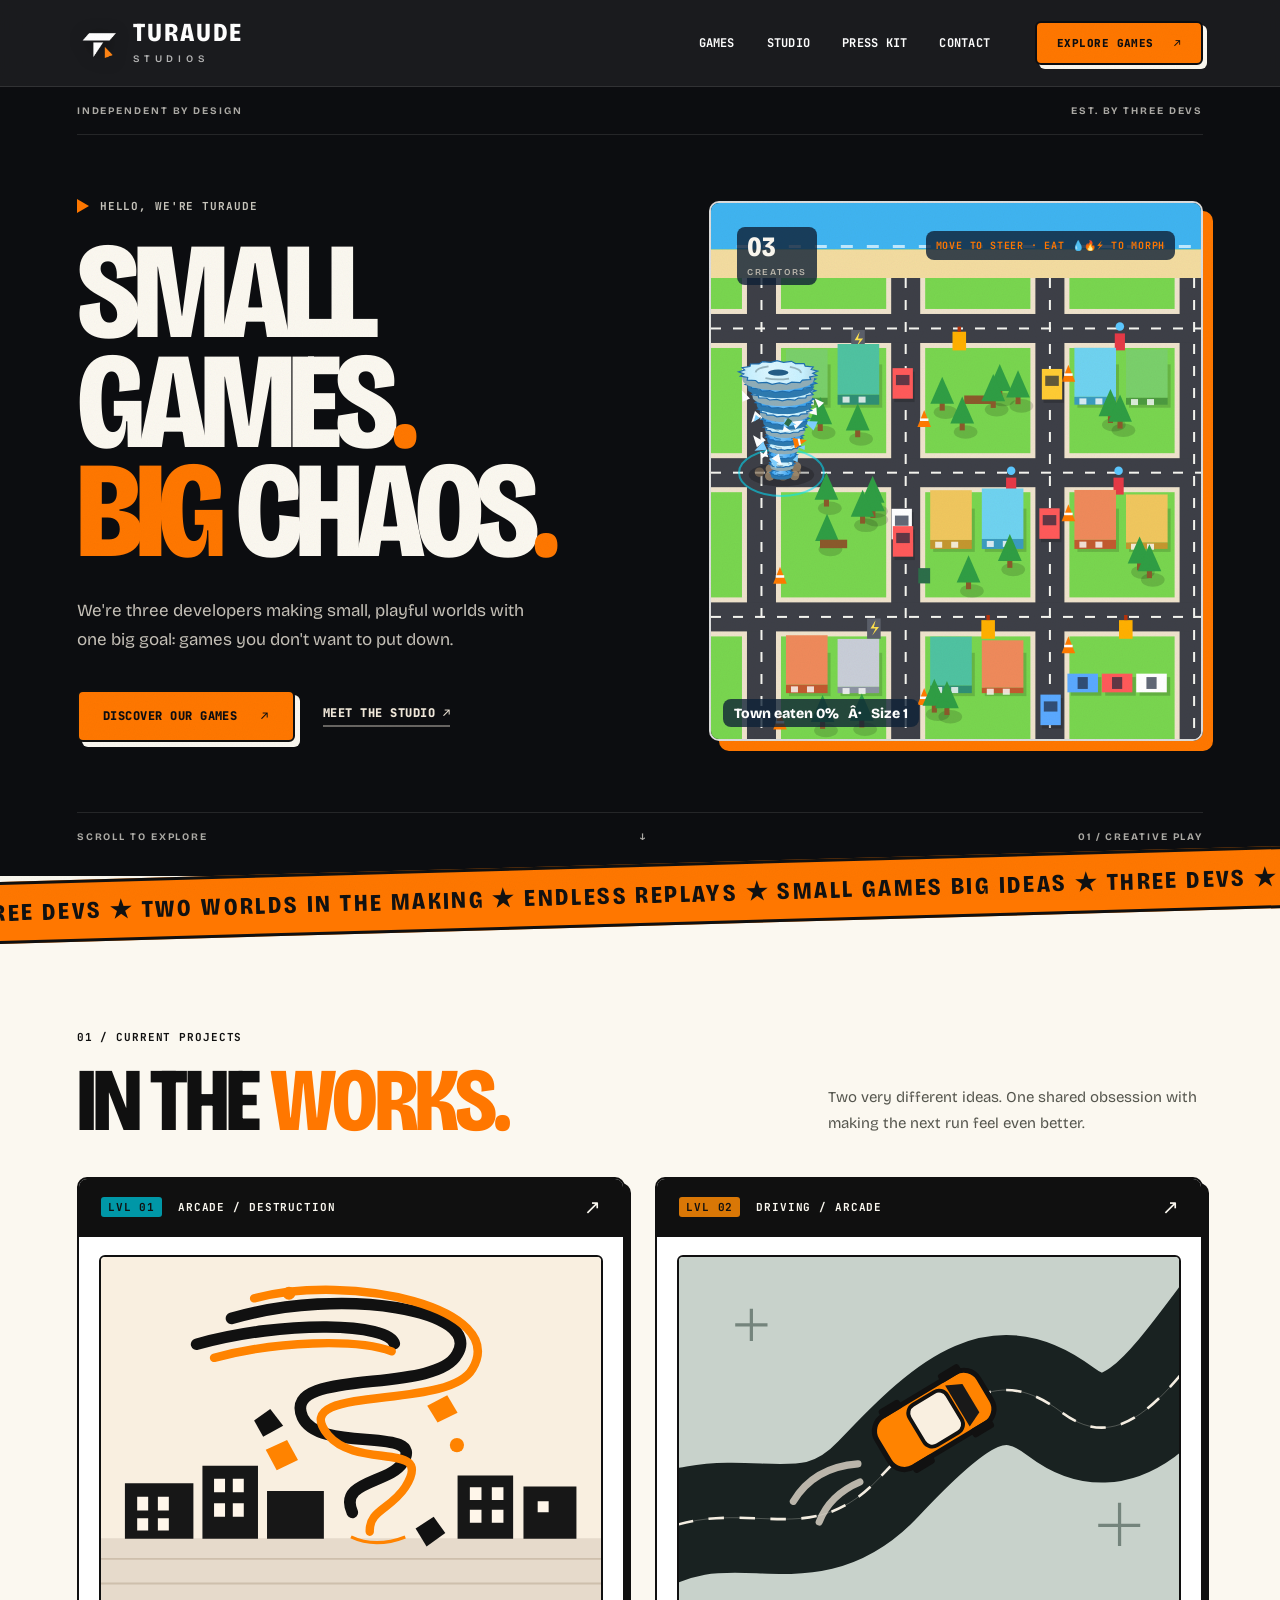
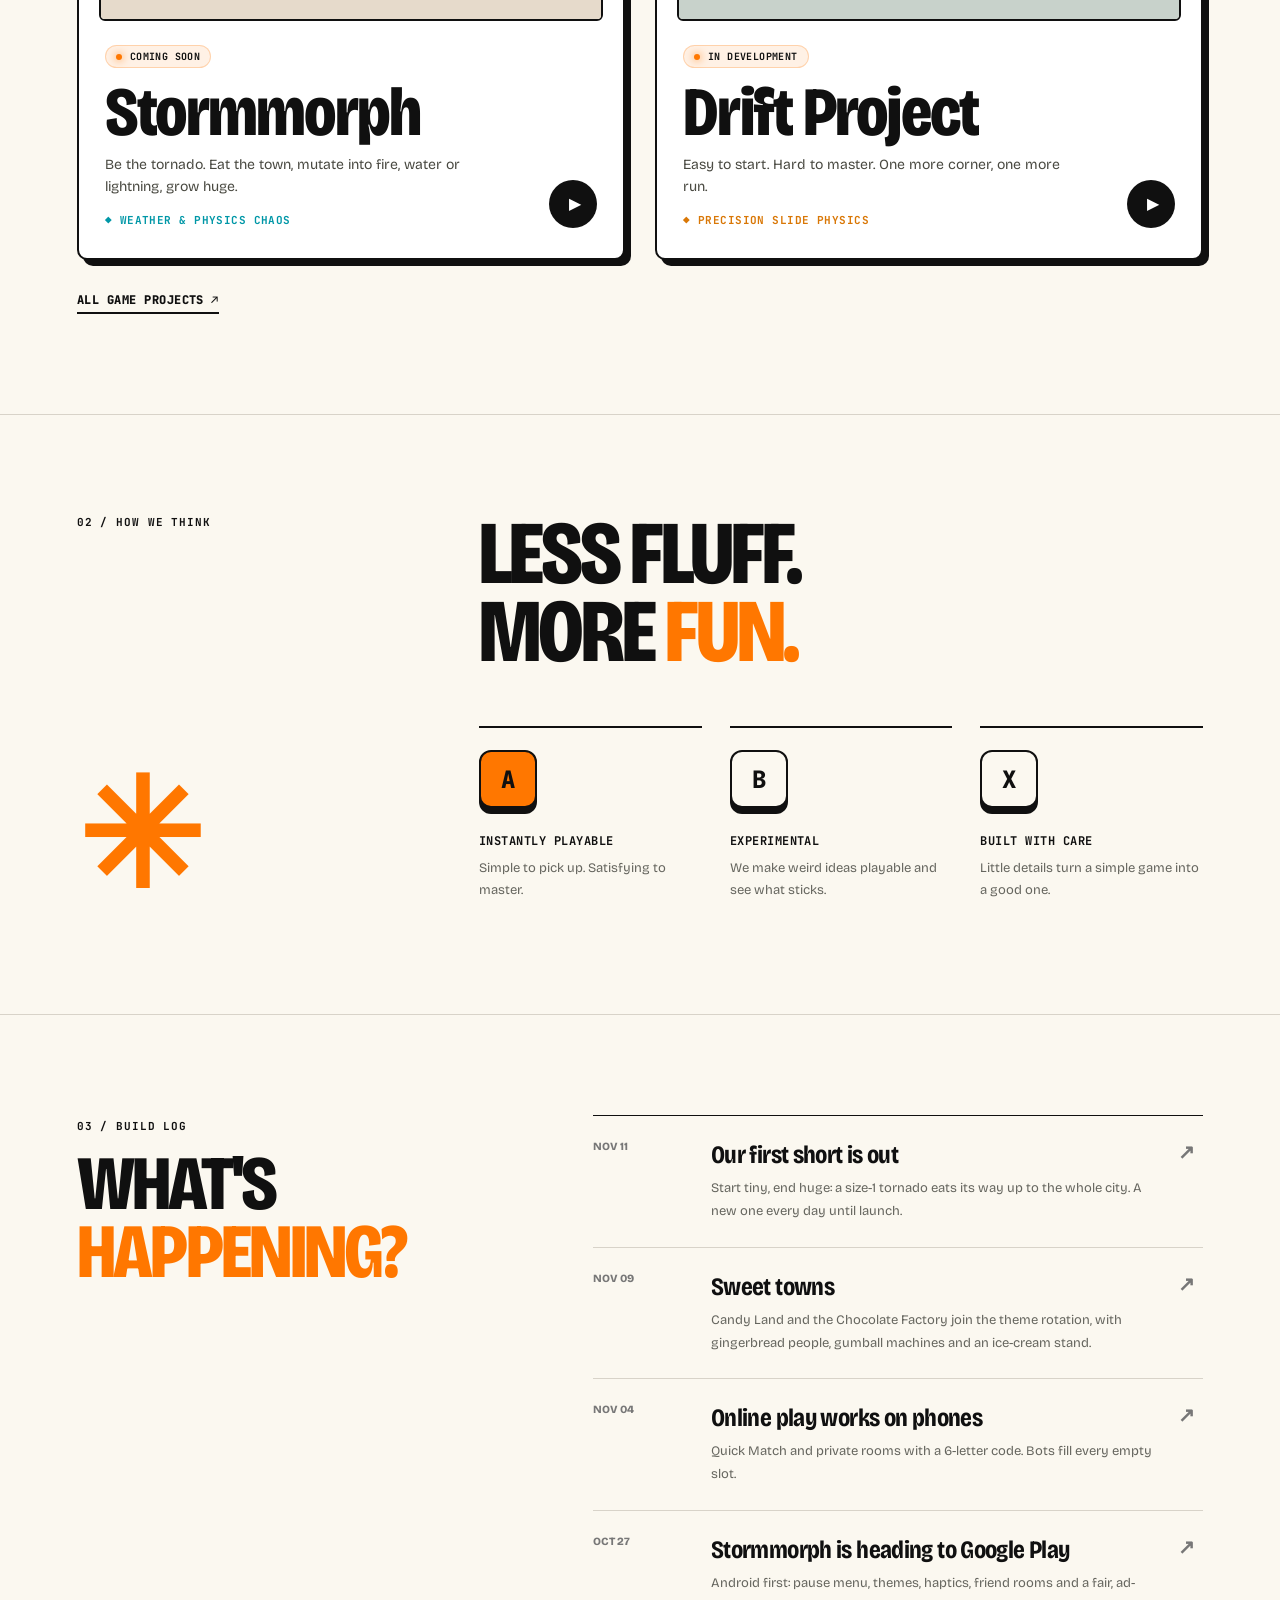
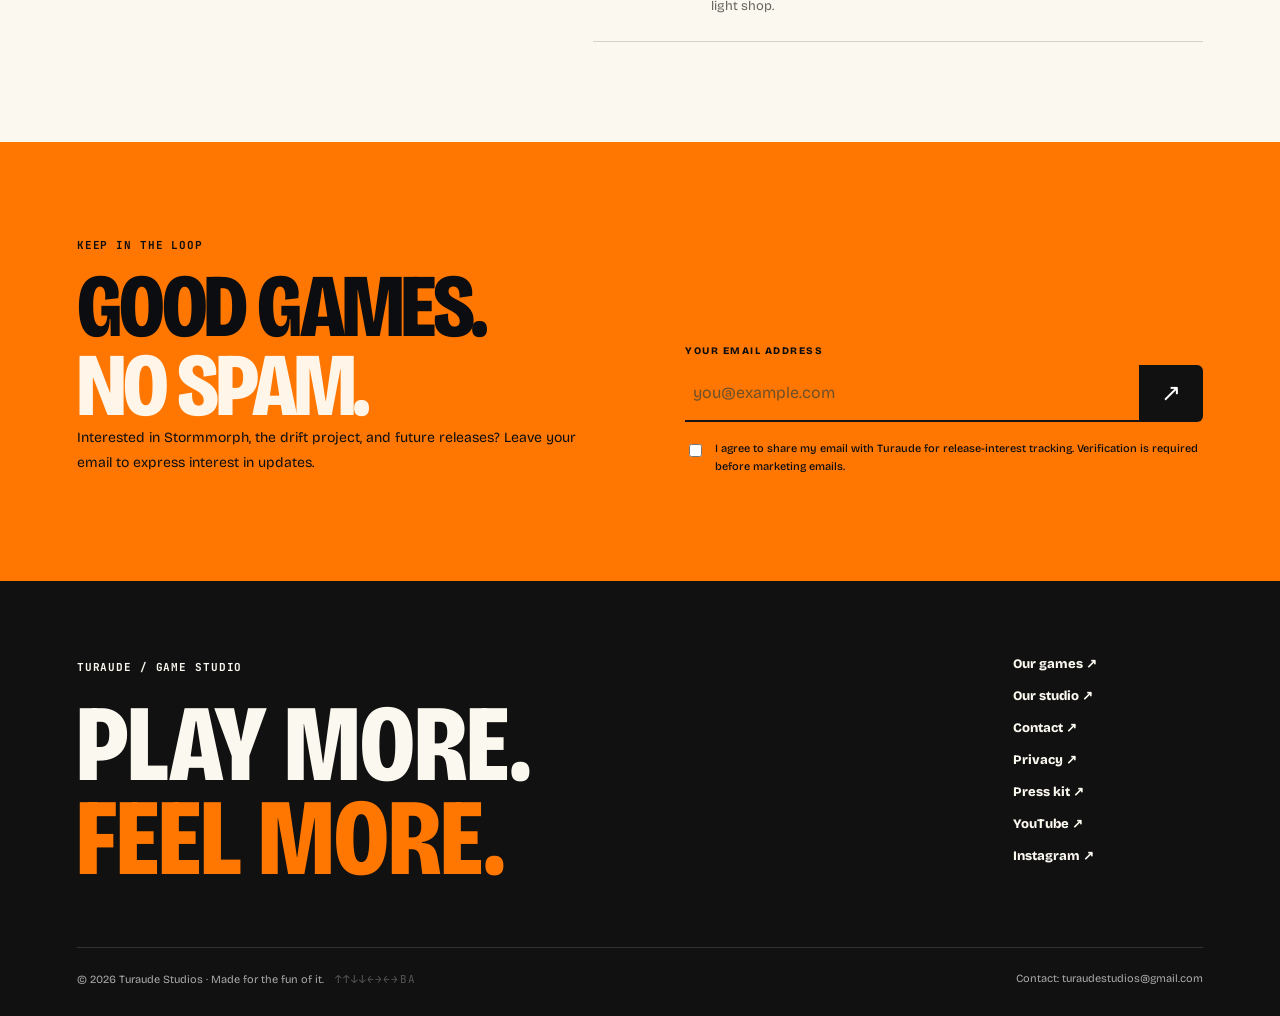
==== commit e4899c96: "Real Stormmorph page, build log, press kit fact sheet, social links" ====
--- a/index.html
+++ b/index.html
@@ -1,6 +1,6 @@
-<!doctype html><html lang="en" data-static data-hero="town" data-contact="turaudestudios@gmail.com"><head><meta charset="UTF-8"/><meta name="viewport" content="width=device-width,initial-scale=1"/><meta name="theme-color" content="#101010"/><meta name="description" content="Turaude Studios makes short, chaotic mobile games. Meet Stormmorph and our upcoming drift game."/><meta property="og:type" content="website"/><meta property="og:title" content="Turaude Studios"/><meta property="og:description" content="Turaude Studios makes short, chaotic mobile games. Meet Stormmorph and our upcoming drift game."/><meta name="twitter:card" content="summary_large_image"/><link rel="icon" type="image/png" href="/favicon.png"/><link rel="preconnect" href="https://fonts.googleapis.com"/><link rel="preconnect" href="https://fonts.gstatic.com" crossorigin/><link href="https://fonts.googleapis.com/css2?family=Bricolage+Grotesque:opsz,wdth,wght@12..96,75..100,400..800&family=JetBrains+Mono:wght@500;700;800&display=swap" rel="stylesheet"/><link rel="stylesheet" href="/styles.css"/><script src="/app.js" defer></script><title>Turaude Studios</title></head><body><header class="site-header"><div class="nav-wrap"><a class="brand" href="/" aria-label="Turaude Studios home"><img class="brand-mark" src="/assets/brand/turaude-mark.png" width="44" height="44" alt=""/><span class="brand-name">TURAUDE<span class="brand-dot">.</span><small>STUDIOS</small></span></a><nav class="main-nav" aria-label="Primary navigation"><a  href="/games">Games</a><a  href="/about">Studio</a><a  href="/press">Press kit</a><a  href="/contact">Contact</a></nav><a href="/games" class="nav-cta">EXPLORE GAMES <span aria-hidden="true">↗</span></a><button class="menu-toggle" type="button" aria-expanded="false" aria-label="Open navigation">☰</button></div></header><main id="main"><div class="home-hero"><div class="hero-rail"><span>INDEPENDENT BY DESIGN</span><span>EST. BY THREE DEVS</span></div><div class="hero-main"><div class="hero-copy"><div class="eyebrow"><span class="eyebrow-dash"></span> HELLO, WE'RE TURAUDE</div><h1>SMALL<br/>GAMES<span class="orange">.</span><br/><span class="italic-word">BIG</span> CHAOS<span class="orange">.</span></h1><p>We're three developers making small, playful worlds with one big goal: games you don't want to put down.</p><div class="hero-actions"><a class="button button-orange" href="/games">DISCOVER OUR GAMES <span aria-hidden="true">↗</span></a><a class="text-link" href="/about">MEET THE STUDIO <span aria-hidden="true">↗</span></a></div></div><div class="hero-poster" aria-hidden="true"><canvas class="storm-canvas"></canvas><div class="poster-number">03<span>CREATORS</span></div><span class="poster-hint">MOVE TO STEER · CLICK FOR CHAOS</span><span class="poster-bottom">BUILT TO PLAY / NOT TO BLEND IN</span></div></div><div class="hero-foot"><span>SCROLL TO EXPLORE</span><span aria-hidden="true">↓</span><span>01 / CREATIVE PLAY</span></div></div>
+<!doctype html><html lang="en" data-static data-hero="town" data-contact="turaudestudios@gmail.com"><head><meta charset="UTF-8"/><meta name="viewport" content="width=device-width,initial-scale=1"/><meta name="theme-color" content="#101010"/><meta name="description" content="Turaude Studios makes short, chaotic mobile games. Meet Stormmorph and our upcoming drift game."/><meta property="og:type" content="website"/><meta property="og:title" content="Turaude Studios"/><meta property="og:description" content="Turaude Studios makes short, chaotic mobile games. Meet Stormmorph and our upcoming drift game."/><meta property="og:image" content="https://turaudestudios.github.io/stormmorph/cover.jpg"/><meta name="twitter:card" content="summary_large_image"/><link rel="icon" type="image/png" href="/favicon.png"/><link rel="preconnect" href="https://fonts.googleapis.com"/><link rel="preconnect" href="https://fonts.gstatic.com" crossorigin/><link href="https://fonts.googleapis.com/css2?family=Bricolage+Grotesque:opsz,wdth,wght@12..96,75..100,400..800&family=JetBrains+Mono:wght@500;700;800&display=swap" rel="stylesheet"/><link rel="stylesheet" href="/styles.css"/><script src="/app.js" defer></script><title>Turaude Studios</title></head><body><header class="site-header"><div class="nav-wrap"><a class="brand" href="/" aria-label="Turaude Studios home"><img class="brand-mark" src="/assets/brand/turaude-mark.png" width="44" height="44" alt=""/><span class="brand-name">TURAUDE<span class="brand-dot">.</span><small>STUDIOS</small></span></a><nav class="main-nav" aria-label="Primary navigation"><a  href="/games">Games</a><a  href="/about">Studio</a><a  href="/press">Press kit</a><a  href="/contact">Contact</a></nav><a href="/games" class="nav-cta">EXPLORE GAMES <span aria-hidden="true">↗</span></a><button class="menu-toggle" type="button" aria-expanded="false" aria-label="Open navigation">☰</button></div></header><main id="main"><div class="home-hero"><div class="hero-rail"><span>INDEPENDENT BY DESIGN</span><span>EST. BY THREE DEVS</span></div><div class="hero-main"><div class="hero-copy"><div class="eyebrow"><span class="eyebrow-dash"></span> HELLO, WE'RE TURAUDE</div><h1>SMALL<br/>GAMES<span class="orange">.</span><br/><span class="italic-word">BIG</span> CHAOS<span class="orange">.</span></h1><p>We're three developers making small, playful worlds with one big goal: games you don't want to put down.</p><div class="hero-actions"><a class="button button-orange" href="/games">DISCOVER OUR GAMES <span aria-hidden="true">↗</span></a><a class="text-link" href="/about">MEET THE STUDIO <span aria-hidden="true">↗</span></a></div></div><div class="hero-poster" aria-hidden="true"><canvas class="storm-canvas"></canvas><div class="poster-number">03<span>CREATORS</span></div><span class="poster-hint">MOVE TO STEER · CLICK FOR CHAOS</span><span class="poster-bottom">BUILT TO PLAY / NOT TO BLEND IN</span></div></div><div class="hero-foot"><span>SCROLL TO EXPLORE</span><span aria-hidden="true">↓</span><span>01 / CREATIVE PLAY</span></div></div>
  <div class="ticker" aria-hidden="true"><div>THREE DEVS ★ TWO WORLDS IN THE MAKING ★ ENDLESS REPLAYS ★ SMALL GAMES BIG IDEAS ★ THREE DEVS ★ TWO WORLDS IN THE MAKING ★ ENDLESS REPLAYS ★&nbsp;</div></div>
- <section class="section games-section" id="games"><div class="section-head"><div><span class="tiny-label">01 / CURRENT PROJECTS</span><h2>IN THE <em>WORKS.</em></h2></div><p>Two very different ideas. One shared obsession with making the next run feel even better.</p></div><div class="games-grid"><a class="game-card game-card-stormmorph accent-storm" href="/games/stormmorph"><div class="game-card-top"><span class="tiny-label"><span class="lvl">LVL 01</span> Arcade / destruction</span><span class="card-arrow" aria-hidden="true">↗</span></div><div class="game-art-wrap"><img class="game-art" loading="lazy" src="/assets/scenes/storm-city.svg" alt="Illustration of an orange tornado in a small city"/></div><div class="game-card-bottom"><div><span class="status"><span class="status-dot"></span>In development</span><h3>Stormmorph</h3><p>Become the storm. Sweep across a miniature city. Make a little chaos.</p><span class="game-card-tag">Weather & physics chaos</span></div><span class="circle-arrow" aria-hidden="true">▶</span></div></a><a class="game-card game-card-drift accent-drift" href="/games/drift"><div class="game-card-top"><span class="tiny-label"><span class="lvl">LVL 02</span> Driving / arcade</span><span class="card-arrow" aria-hidden="true">↗</span></div><div class="game-art-wrap"><img class="game-art" loading="lazy" src="/assets/scenes/drift-track.svg" alt="Illustration of an orange car on a winding drift track"/></div><div class="game-card-bottom"><div><span class="status"><span class="status-dot"></span>In development</span><h3>Drift Project</h3><p>Easy to start. Hard to master. One more corner, one more run.</p><span class="game-card-tag">Precision slide physics</span></div><span class="circle-arrow" aria-hidden="true">▶</span></div></a></div><div class="demo-links"><a href="/games" class="underlined-link">ALL GAME PROJECTS ↗</a></div></section>
+ <section class="section games-section" id="games"><div class="section-head"><div><span class="tiny-label">01 / CURRENT PROJECTS</span><h2>IN THE <em>WORKS.</em></h2></div><p>Two very different ideas. One shared obsession with making the next run feel even better.</p></div><div class="games-grid"><a class="game-card game-card-stormmorph accent-storm" href="/games/stormmorph"><div class="game-card-top"><span class="tiny-label"><span class="lvl">LVL 01</span> Arcade / destruction</span><span class="card-arrow" aria-hidden="true">↗</span></div><div class="game-art-wrap"><img class="game-art" loading="lazy" src="/assets/scenes/storm-city.svg" alt="Illustration of an orange tornado in a small city"/></div><div class="game-card-bottom"><div><span class="status"><span class="status-dot"></span>Coming soon</span><h3>Stormmorph</h3><p>Be the tornado. Eat the town, mutate into fire, water or lightning, grow huge.</p><span class="game-card-tag">Weather & physics chaos</span></div><span class="circle-arrow" aria-hidden="true">▶</span></div></a><a class="game-card game-card-drift accent-drift" href="/games/drift"><div class="game-card-top"><span class="tiny-label"><span class="lvl">LVL 02</span> Driving / arcade</span><span class="card-arrow" aria-hidden="true">↗</span></div><div class="game-art-wrap"><img class="game-art" loading="lazy" src="/assets/scenes/drift-track.svg" alt="Illustration of an orange car on a winding drift track"/></div><div class="game-card-bottom"><div><span class="status"><span class="status-dot"></span>In development</span><h3>Drift Project</h3><p>Easy to start. Hard to master. One more corner, one more run.</p><span class="game-card-tag">Precision slide physics</span></div><span class="circle-arrow" aria-hidden="true">▶</span></div></a></div><div class="demo-links"><a href="/games" class="underlined-link">ALL GAME PROJECTS ↗</a></div></section>
  <section class="section philosophy-section"><div class="philosophy-label"><span class="tiny-label">02 / HOW WE THINK</span><span class="asterisk" aria-hidden="true">✳</span></div><div class="philosophy-right"><h2>LESS FLUFF.<br/><span>MORE <em>FUN.</em></span></h2><div class="three-values"><div><kbd class="keycap">A</kbd><strong>INSTANTLY PLAYABLE</strong><p>Simple to pick up. Satisfying to master.</p></div><div><kbd class="keycap">B</kbd><strong>EXPERIMENTAL</strong><p>We make weird ideas playable and see what sticks.</p></div><div><kbd class="keycap">X</kbd><strong>BUILT WITH CARE</strong><p>Little details turn a simple game into a good one.</p></div></div></div></section>
- <section class="updates-section section"><div><span class="tiny-label">03 / BUILD LOG</span><h2>WHAT'S <em>HAPPENING?</em></h2></div><div class="updates-list"><div class="update-empty"><strong>Dev notes incoming.</strong><p>We're working on our first projects. Updates will show up here when they're ready.</p></div></div></section>
- <section class="newsletter-section"><div class="newsletter-grid"><div><span class="tiny-label">KEEP IN THE LOOP</span><h2>GOOD GAMES.<br/><em>NO SPAM.</em></h2><p>Interested in Stormmorph, the drift project, and future releases? Leave your email to express interest in updates.</p></div><form class="newsletter-form ajax-form" data-endpoint="/api/subscribe" aria-label="Join interest list"><label for="newsletterEmail">YOUR EMAIL ADDRESS</label><div class="form-inline"><input id="newsletterEmail" name="email" type="email" required maxlength="254" placeholder="you@example.com" autocomplete="email"/><button type="submit" aria-label="Submit email">↗</button></div><label class="check-label"><input type="checkbox" name="consent" required/> <span>I agree to share my email with Turaude for release-interest tracking. Verification is required before marketing emails.</span></label><input class="honey" name="website" tabindex="-1" aria-hidden="true" autocomplete="off"/><p class="form-feedback" role="status" aria-live="polite"></p></form></div></section></main><footer class="site-footer"><div class="footer-top"><div><span class="tiny-label">TURAUDE / GAME STUDIO</span><div class="footer-big">PLAY MORE.<br/><em>FEEL MORE.</em></div></div><div class="footer-links"><a href="/games">Our games ↗</a><a href="/about">Our studio ↗</a><a href="/contact">Contact ↗</a><a href="/stormmorph/privacy-policy.html">Privacy ↗</a><a href="/press">Press kit ↗</a></div></div><div class="footer-bottom"><span>© 2026 Turaude Studios · Made for the fun of it. <span class="cheat-hint" title="Try it">↑↑↓↓←→←→BA</span></span><span>Contact: <a href="mailto:turaudestudios@gmail.com">turaudestudios@gmail.com</a></span></div></footer><div class="toast" id="toast" role="status" aria-live="polite"></div></body></html>+ <section class="updates-section section"><div><span class="tiny-label">03 / BUILD LOG</span><h2>WHAT'S <em>HAPPENING?</em></h2></div><div class="updates-list"><a class="update-item" href="https://youtube.com/shorts/elrlleIIfI4" target="_blank" rel="noopener"><span>NOV 11</span><div><h3>Our first short is out</h3><p>Start tiny, end huge: a size-1 tornado eats its way up to the whole city. A new one every day until launch.</p></div><span class="update-arrow" aria-hidden="true">↗</span></a><a class="update-item" href="/games/stormmorph"><span>NOV 09</span><div><h3>Sweet towns</h3><p>Candy Land and the Chocolate Factory join the theme rotation, with gingerbread people, gumball machines and an ice-cream stand.</p></div><span class="update-arrow" aria-hidden="true">↗</span></a><a class="update-item" href="/games/stormmorph"><span>NOV 04</span><div><h3>Online play works on phones</h3><p>Quick Match and private rooms with a 6-letter code. Bots fill every empty slot.</p></div><span class="update-arrow" aria-hidden="true">↗</span></a><a class="update-item" href="/games/stormmorph"><span>OCT 27</span><div><h3>Stormmorph is heading to Google Play</h3><p>Android first: pause menu, themes, haptics, friend rooms and a fair, ad-light shop.</p></div><span class="update-arrow" aria-hidden="true">↗</span></a></div></section>
+ <section class="newsletter-section"><div class="newsletter-grid"><div><span class="tiny-label">KEEP IN THE LOOP</span><h2>GOOD GAMES.<br/><em>NO SPAM.</em></h2><p>Interested in Stormmorph, the drift project, and future releases? Leave your email to express interest in updates.</p></div><form class="newsletter-form ajax-form" data-endpoint="/api/subscribe" aria-label="Join interest list"><label for="newsletterEmail">YOUR EMAIL ADDRESS</label><div class="form-inline"><input id="newsletterEmail" name="email" type="email" required maxlength="254" placeholder="you@example.com" autocomplete="email"/><button type="submit" aria-label="Submit email">↗</button></div><label class="check-label"><input type="checkbox" name="consent" required/> <span>I agree to share my email with Turaude for release-interest tracking. Verification is required before marketing emails.</span></label><input class="honey" name="website" tabindex="-1" aria-hidden="true" autocomplete="off"/><p class="form-feedback" role="status" aria-live="polite"></p></form></div></section></main><footer class="site-footer"><div class="footer-top"><div><span class="tiny-label">TURAUDE / GAME STUDIO</span><div class="footer-big">PLAY MORE.<br/><em>FEEL MORE.</em></div></div><div class="footer-links"><a href="/games">Our games ↗</a><a href="/about">Our studio ↗</a><a href="/contact">Contact ↗</a><a href="/stormmorph/privacy-policy.html">Privacy ↗</a><a href="/press">Press kit ↗</a><a href="https://www.youtube.com/@Turaudestudios" target="_blank" rel="noopener">YouTube ↗</a><a href="https://www.instagram.com/turaudestudios" target="_blank" rel="noopener">Instagram ↗</a></div></div><div class="footer-bottom"><span>© 2026 Turaude Studios · Made for the fun of it. <span class="cheat-hint" title="Try it">↑↑↓↓←→←→BA</span></span><span>Contact: <a href="mailto:turaudestudios@gmail.com">turaudestudios@gmail.com</a></span></div></footer><div class="toast" id="toast" role="status" aria-live="polite"></div></body></html>
--- a/styles.css
+++ b/styles.css
@@ -913,3 +913,44 @@
 }
 .game-card-bottom > div { min-width: 0; }
 .game-card h3 { overflow-wrap: break-word; }
+
+/* Stormmorph page */
+.storm-page .detail-visual .game-art { aspect-ratio: 16/9; }
+.storm-features .feature-grid { display: grid; grid-template-columns: repeat(4, 1fr); gap: 22px; margin-top: 22px; }
+.feature-grid > div { border: 2px solid var(--ink); border-radius: var(--radius-lg); padding: 24px; background: var(--white); box-shadow: var(--shadow-card); }
+.feature-grid h3 { font: 800 24px/1.05 var(--heading); margin: 16px 0 10px; }
+.feature-grid p { font-size: 14px; line-height: 1.7; color: var(--gray); margin: 0; }
+.media-grid { display: grid; grid-template-columns: minmax(220px, 340px) 1fr; gap: 50px; align-items: start; }
+.short-frame { display: block; position: relative; width: 100%; aspect-ratio: 9/16; margin-top: 18px; padding: 0; border: 2px solid var(--ink); border-radius: var(--radius-lg); overflow: hidden; background: var(--ink); cursor: pointer; box-shadow: var(--shadow-card); }
+.short-frame img, .short-frame iframe { width: 100%; height: 100%; object-fit: cover; display: block; border: 0; }
+.play-badge { position: absolute; inset: 0; margin: auto; width: 74px; height: 74px; border-radius: 50%; background: var(--orange); color: var(--ink); display: grid; place-items: center; font-size: 28px; border: 2px solid var(--ink); transition: transform .2s; }
+.short-frame:hover .play-badge { transform: scale(1.1); }
+.social-row { display: flex; gap: 22px; margin-top: 18px; flex-wrap: wrap; }
+.shot-grid { display: grid; grid-template-columns: repeat(2, 1fr); gap: 16px; margin-top: 18px; }
+.shot { position: relative; display: block; border: 2px solid var(--ink); border-radius: var(--radius-md); overflow: hidden; background: var(--ink); }
+.shot img { width: 100%; height: auto; aspect-ratio: 16/9; object-fit: cover; display: block; transition: transform .5s cubic-bezier(0.16, 1, 0.3, 1); }
+.shot:hover img { transform: scale(1.05); }
+.shot span { position: absolute; left: 10px; bottom: 10px; font-size: 10px; font-weight: 800; letter-spacing: .12em; text-transform: uppercase; background: rgba(17,17,17,.88); color: #fff; padding: 7px 10px; border-radius: 4px; }
+.shot:first-child { grid-column: 1 / -1; }
+.storm-links { display: grid; grid-template-columns: 1.2fr .8fr; gap: 50px; align-items: center; border-top: 1px solid var(--line); }
+.storm-links p { font-size: 15px; line-height: 1.75; color: var(--gray); max-width: 640px; }
+.button-outline-dark { border: 2px solid var(--ink); color: var(--ink); background: transparent; }
+.button-outline-dark:hover { background: var(--ink); color: var(--white); }
+.press-game { display: grid; grid-template-columns: 1fr 1fr; gap: 75px; border-top: 1px solid var(--line); }
+.press-game h2 { font: 900 clamp(56px, 6vw, 90px)/.9 var(--heading); margin: 14px 0 20px; }
+.press-game p { font-size: 15px; line-height: 1.75; color: var(--gray); }
+.press-game .press-facts { margin-top: 25px; }
+.press-downloads { display: grid; grid-template-columns: repeat(2, 1fr); gap: 14px; margin-top: 18px; }
+.press-downloads a { display: block; border: 2px solid var(--ink); border-radius: var(--radius-md); overflow: hidden; background: var(--white); }
+.press-downloads img { width: 100%; height: auto; aspect-ratio: 16/9; object-fit: cover; display: block; background: var(--ink); }
+.press-downloads span { display: block; padding: 9px 12px; font-size: 10px; font-weight: 800; letter-spacing: .12em; }
+.press-downloads a:hover span { color: var(--orange); }
+@media (max-width: 1100px) {
+  .storm-features .feature-grid { grid-template-columns: repeat(2, 1fr); }
+}
+@media (max-width: 760px) {
+  .storm-features .feature-grid, .media-grid, .storm-links, .press-game { grid-template-columns: 1fr; }
+  .media-grid > div:first-child { max-width: 340px; }
+  .shot-grid, .press-downloads { grid-template-columns: 1fr; }
+}
+.storm-page .detail-left h1 { font-size: clamp(58px, 15vw, 165px); }
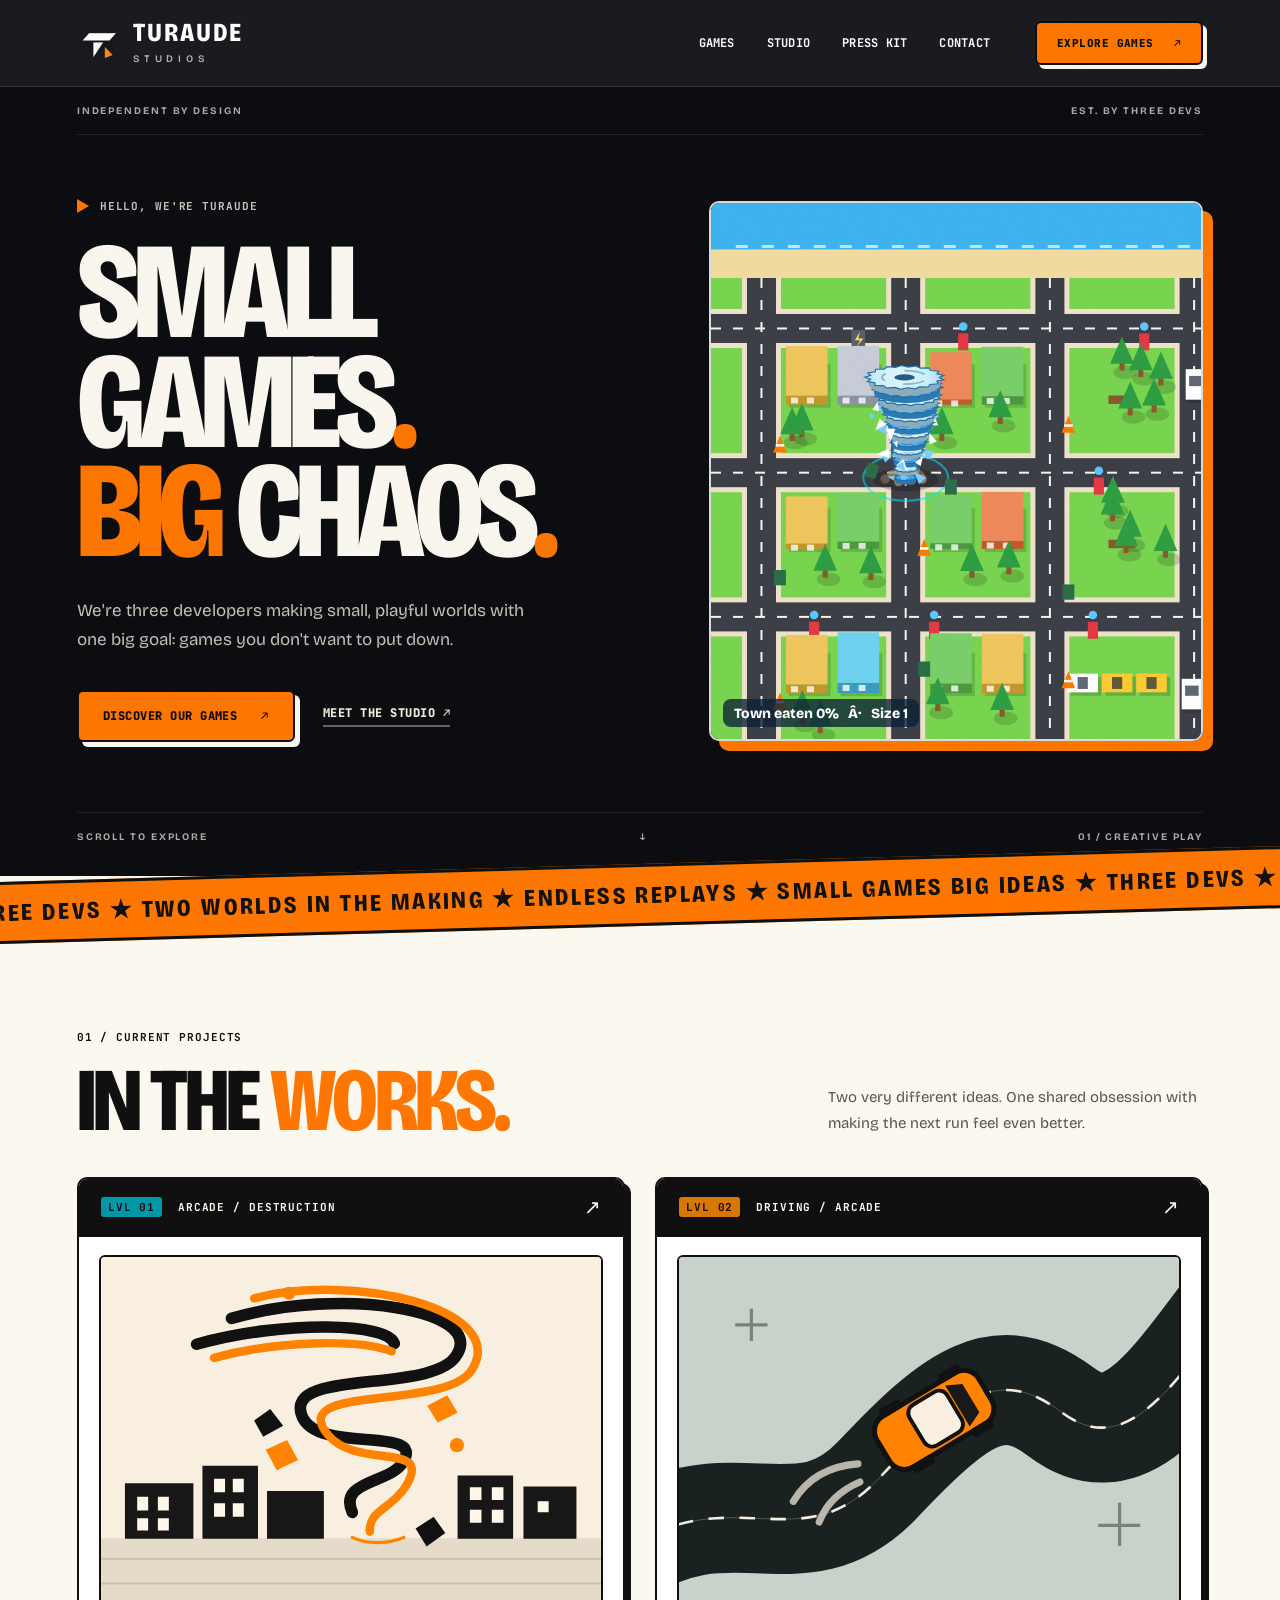
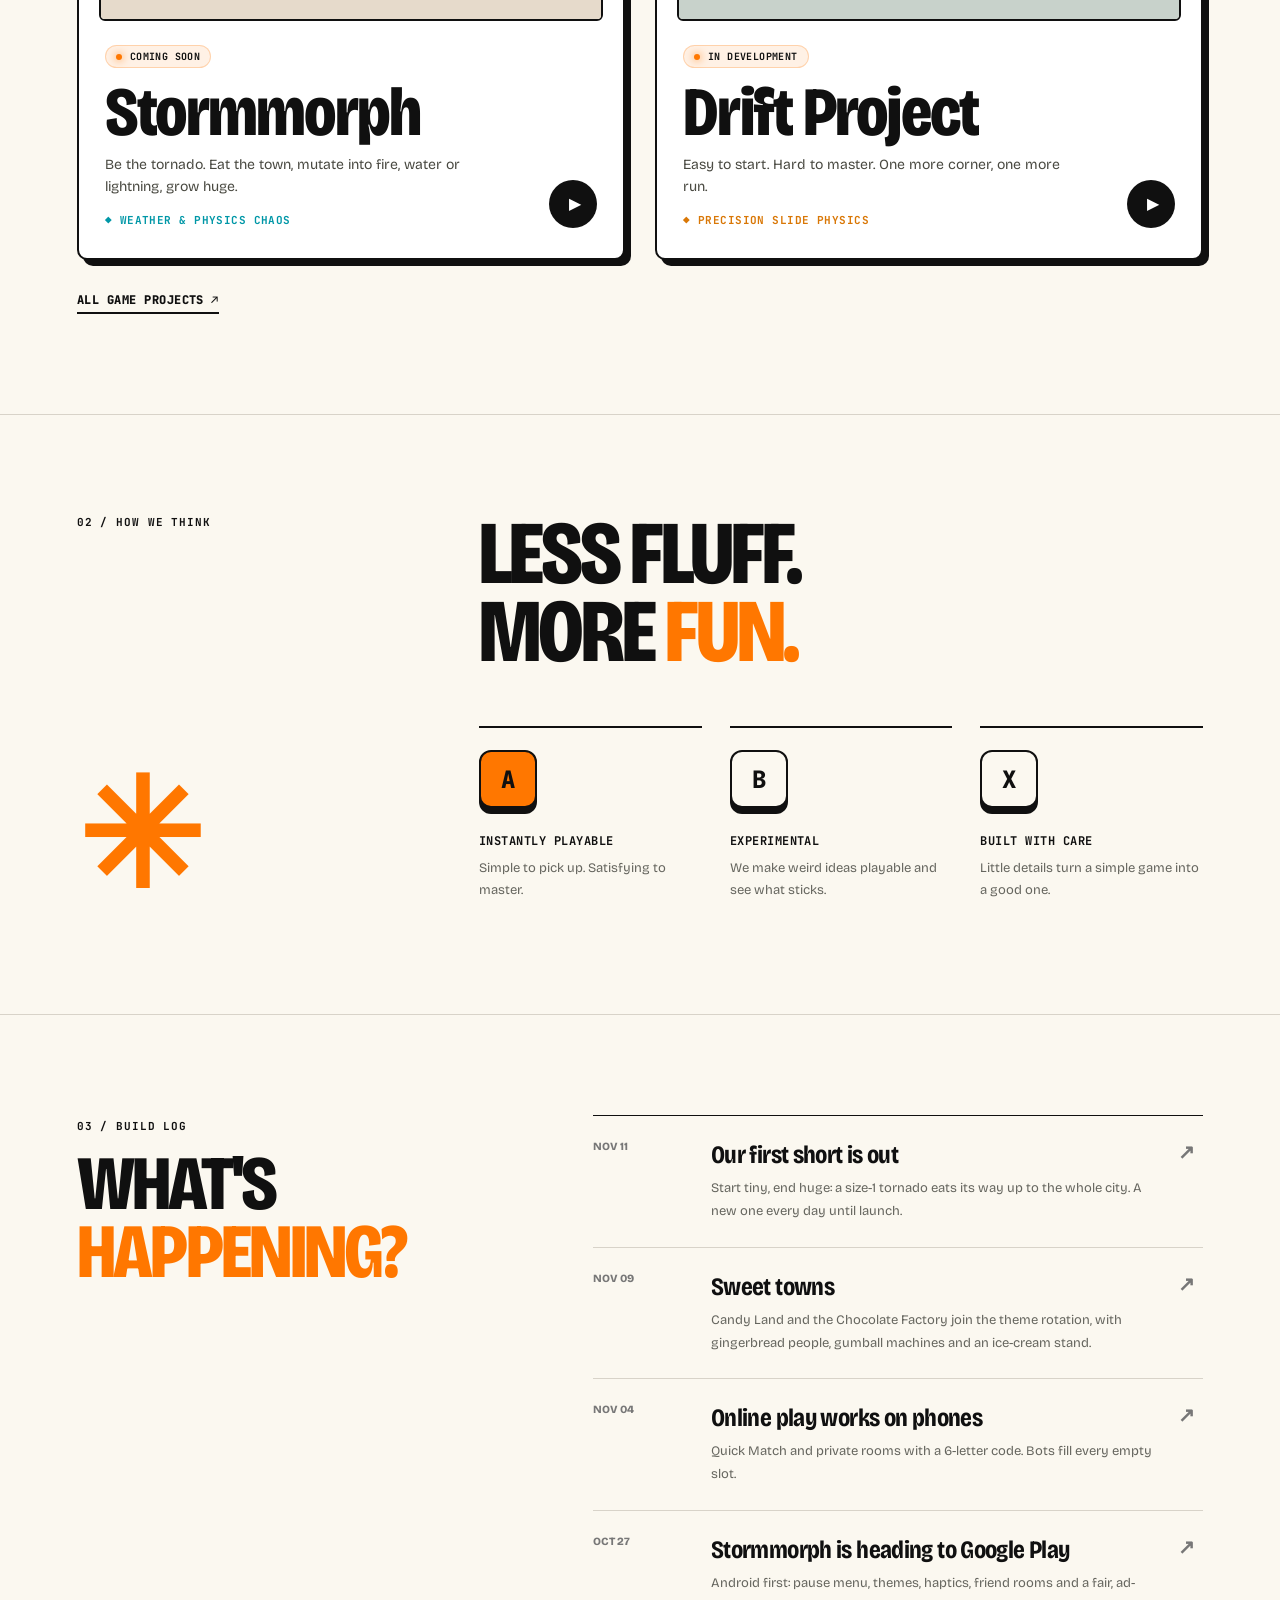
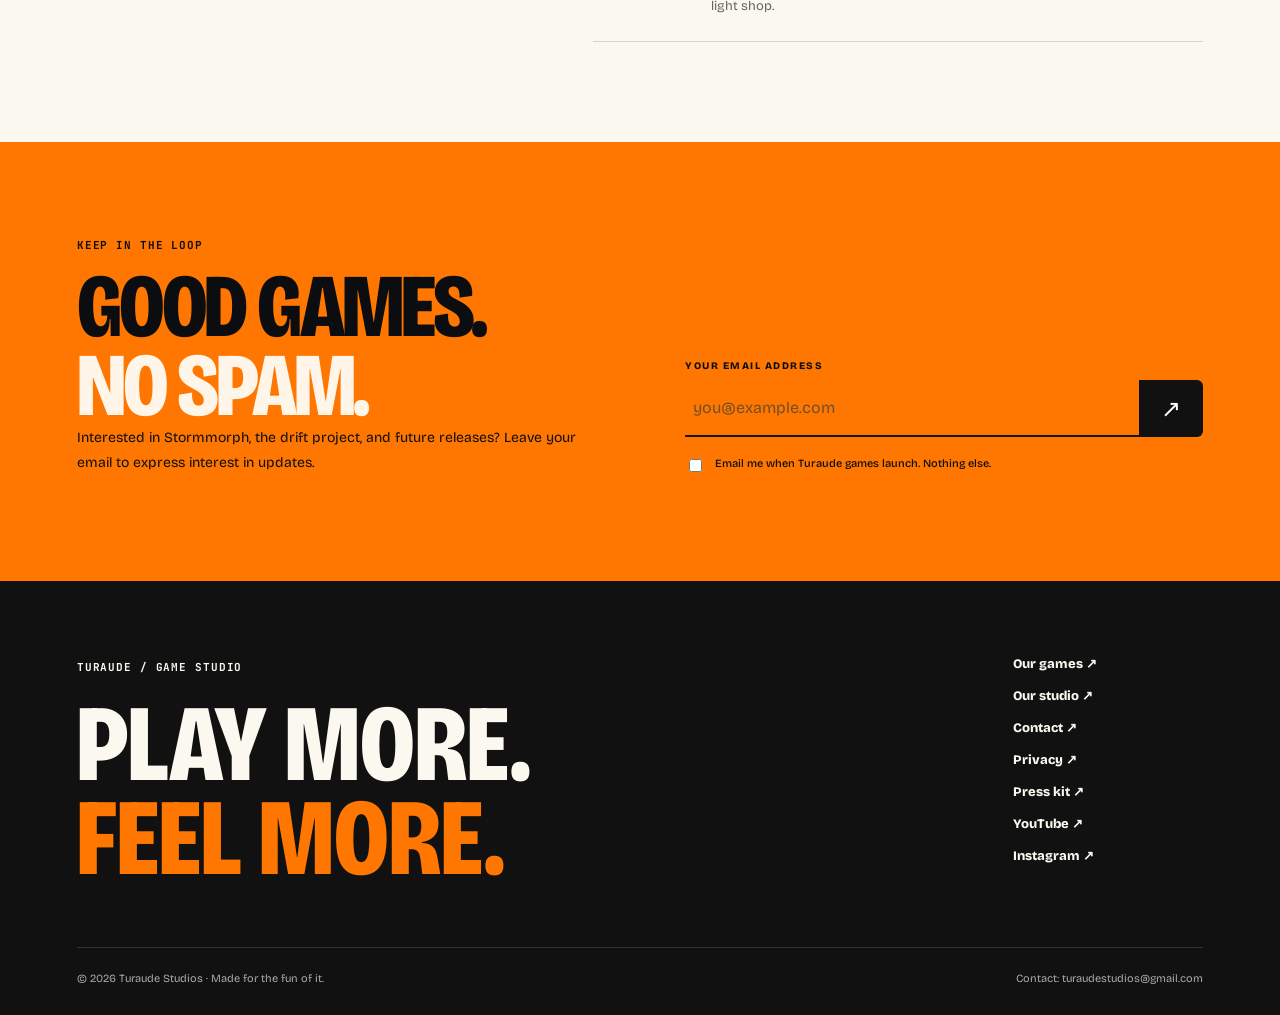
==== commit 5a4cfab6: "Cleaner hero, no dead admin code" ====
--- a/index.html
+++ b/index.html
@@ -1,6 +1,6 @@
-<!doctype html><html lang="en" data-static data-hero="town" data-contact="turaudestudios@gmail.com"><head><meta charset="UTF-8"/><meta name="viewport" content="width=device-width,initial-scale=1"/><meta name="theme-color" content="#101010"/><meta name="description" content="Turaude Studios makes short, chaotic mobile games. Meet Stormmorph and our upcoming drift game."/><meta property="og:type" content="website"/><meta property="og:title" content="Turaude Studios"/><meta property="og:description" content="Turaude Studios makes short, chaotic mobile games. Meet Stormmorph and our upcoming drift game."/><meta property="og:image" content="https://turaudestudios.github.io/stormmorph/cover.jpg"/><meta name="twitter:card" content="summary_large_image"/><link rel="icon" type="image/png" href="/favicon.png"/><link rel="preconnect" href="https://fonts.googleapis.com"/><link rel="preconnect" href="https://fonts.gstatic.com" crossorigin/><link href="https://fonts.googleapis.com/css2?family=Bricolage+Grotesque:opsz,wdth,wght@12..96,75..100,400..800&family=JetBrains+Mono:wght@500;700;800&display=swap" rel="stylesheet"/><link rel="stylesheet" href="/styles.css"/><script src="/app.js" defer></script><title>Turaude Studios</title></head><body><header class="site-header"><div class="nav-wrap"><a class="brand" href="/" aria-label="Turaude Studios home"><img class="brand-mark" src="/assets/brand/turaude-mark.png" width="44" height="44" alt=""/><span class="brand-name">TURAUDE<span class="brand-dot">.</span><small>STUDIOS</small></span></a><nav class="main-nav" aria-label="Primary navigation"><a  href="/games">Games</a><a  href="/about">Studio</a><a  href="/press">Press kit</a><a  href="/contact">Contact</a></nav><a href="/games" class="nav-cta">EXPLORE GAMES <span aria-hidden="true">↗</span></a><button class="menu-toggle" type="button" aria-expanded="false" aria-label="Open navigation">☰</button></div></header><main id="main"><div class="home-hero"><div class="hero-rail"><span>INDEPENDENT BY DESIGN</span><span>EST. BY THREE DEVS</span></div><div class="hero-main"><div class="hero-copy"><div class="eyebrow"><span class="eyebrow-dash"></span> HELLO, WE'RE TURAUDE</div><h1>SMALL<br/>GAMES<span class="orange">.</span><br/><span class="italic-word">BIG</span> CHAOS<span class="orange">.</span></h1><p>We're three developers making small, playful worlds with one big goal: games you don't want to put down.</p><div class="hero-actions"><a class="button button-orange" href="/games">DISCOVER OUR GAMES <span aria-hidden="true">↗</span></a><a class="text-link" href="/about">MEET THE STUDIO <span aria-hidden="true">↗</span></a></div></div><div class="hero-poster" aria-hidden="true"><canvas class="storm-canvas"></canvas><div class="poster-number">03<span>CREATORS</span></div><span class="poster-hint">MOVE TO STEER · CLICK FOR CHAOS</span><span class="poster-bottom">BUILT TO PLAY / NOT TO BLEND IN</span></div></div><div class="hero-foot"><span>SCROLL TO EXPLORE</span><span aria-hidden="true">↓</span><span>01 / CREATIVE PLAY</span></div></div>
+<!doctype html><html lang="en" data-static data-hero="town" data-contact="turaudestudios@gmail.com"><head><meta charset="UTF-8"/><meta name="viewport" content="width=device-width,initial-scale=1"/><meta name="theme-color" content="#101010"/><meta name="description" content="Turaude Studios makes short, chaotic mobile games. Meet Stormmorph and our upcoming drift game."/><meta property="og:type" content="website"/><meta property="og:title" content="Turaude Studios"/><meta property="og:description" content="Turaude Studios makes short, chaotic mobile games. Meet Stormmorph and our upcoming drift game."/><meta property="og:image" content="https://turaudestudios.github.io/stormmorph/cover.jpg"/><meta name="twitter:card" content="summary_large_image"/><link rel="icon" type="image/png" href="/favicon.png"/><link rel="preconnect" href="https://fonts.googleapis.com"/><link rel="preconnect" href="https://fonts.gstatic.com" crossorigin/><link href="https://fonts.googleapis.com/css2?family=Bricolage+Grotesque:opsz,wdth,wght@12..96,75..100,400..800&family=JetBrains+Mono:wght@500;700;800&display=swap" rel="stylesheet"/><link rel="stylesheet" href="/styles.css"/><script src="/app.js" defer></script><title>Turaude Studios</title></head><body><header class="site-header"><div class="nav-wrap"><a class="brand" href="/" aria-label="Turaude Studios home"><img class="brand-mark" src="/assets/brand/turaude-mark.png" width="44" height="44" alt=""/><span class="brand-name">TURAUDE<span class="brand-dot">.</span><small>STUDIOS</small></span></a><nav class="main-nav" aria-label="Primary navigation"><a  href="/games">Games</a><a  href="/about">Studio</a><a  href="/press">Press kit</a><a  href="/contact">Contact</a></nav><a href="/games" class="nav-cta">EXPLORE GAMES <span aria-hidden="true">↗</span></a><button class="menu-toggle" type="button" aria-expanded="false" aria-label="Open navigation">☰</button></div></header><main id="main"><div class="home-hero"><div class="hero-rail"><span>INDEPENDENT BY DESIGN</span><span>EST. BY THREE DEVS</span></div><div class="hero-main"><div class="hero-copy"><div class="eyebrow"><span class="eyebrow-dash"></span> HELLO, WE'RE TURAUDE</div><h1>SMALL<br/>GAMES<span class="orange">.</span><br/><span class="italic-word">BIG</span> CHAOS<span class="orange">.</span></h1><p>We're three developers making small, playful worlds with one big goal: games you don't want to put down.</p><div class="hero-actions"><a class="button button-orange" href="/games">DISCOVER OUR GAMES <span aria-hidden="true">↗</span></a><a class="text-link" href="/about">MEET THE STUDIO <span aria-hidden="true">↗</span></a></div></div><div class="hero-poster" aria-hidden="true"><canvas class="storm-canvas"></canvas><span class="poster-bottom">BUILT TO PLAY / NOT TO BLEND IN</span></div></div><div class="hero-foot"><span>SCROLL TO EXPLORE</span><span aria-hidden="true">↓</span><span>01 / CREATIVE PLAY</span></div></div>
  <div class="ticker" aria-hidden="true"><div>THREE DEVS ★ TWO WORLDS IN THE MAKING ★ ENDLESS REPLAYS ★ SMALL GAMES BIG IDEAS ★ THREE DEVS ★ TWO WORLDS IN THE MAKING ★ ENDLESS REPLAYS ★&nbsp;</div></div>
  <section class="section games-section" id="games"><div class="section-head"><div><span class="tiny-label">01 / CURRENT PROJECTS</span><h2>IN THE <em>WORKS.</em></h2></div><p>Two very different ideas. One shared obsession with making the next run feel even better.</p></div><div class="games-grid"><a class="game-card game-card-stormmorph accent-storm" href="/games/stormmorph"><div class="game-card-top"><span class="tiny-label"><span class="lvl">LVL 01</span> Arcade / destruction</span><span class="card-arrow" aria-hidden="true">↗</span></div><div class="game-art-wrap"><img class="game-art" loading="lazy" src="/assets/scenes/storm-city.svg" alt="Illustration of an orange tornado in a small city"/></div><div class="game-card-bottom"><div><span class="status"><span class="status-dot"></span>Coming soon</span><h3>Stormmorph</h3><p>Be the tornado. Eat the town, mutate into fire, water or lightning, grow huge.</p><span class="game-card-tag">Weather & physics chaos</span></div><span class="circle-arrow" aria-hidden="true">▶</span></div></a><a class="game-card game-card-drift accent-drift" href="/games/drift"><div class="game-card-top"><span class="tiny-label"><span class="lvl">LVL 02</span> Driving / arcade</span><span class="card-arrow" aria-hidden="true">↗</span></div><div class="game-art-wrap"><img class="game-art" loading="lazy" src="/assets/scenes/drift-track.svg" alt="Illustration of an orange car on a winding drift track"/></div><div class="game-card-bottom"><div><span class="status"><span class="status-dot"></span>In development</span><h3>Drift Project</h3><p>Easy to start. Hard to master. One more corner, one more run.</p><span class="game-card-tag">Precision slide physics</span></div><span class="circle-arrow" aria-hidden="true">▶</span></div></a></div><div class="demo-links"><a href="/games" class="underlined-link">ALL GAME PROJECTS ↗</a></div></section>
  <section class="section philosophy-section"><div class="philosophy-label"><span class="tiny-label">02 / HOW WE THINK</span><span class="asterisk" aria-hidden="true">✳</span></div><div class="philosophy-right"><h2>LESS FLUFF.<br/><span>MORE <em>FUN.</em></span></h2><div class="three-values"><div><kbd class="keycap">A</kbd><strong>INSTANTLY PLAYABLE</strong><p>Simple to pick up. Satisfying to master.</p></div><div><kbd class="keycap">B</kbd><strong>EXPERIMENTAL</strong><p>We make weird ideas playable and see what sticks.</p></div><div><kbd class="keycap">X</kbd><strong>BUILT WITH CARE</strong><p>Little details turn a simple game into a good one.</p></div></div></div></section>
  <section class="updates-section section"><div><span class="tiny-label">03 / BUILD LOG</span><h2>WHAT'S <em>HAPPENING?</em></h2></div><div class="updates-list"><a class="update-item" href="https://youtube.com/shorts/elrlleIIfI4" target="_blank" rel="noopener"><span>NOV 11</span><div><h3>Our first short is out</h3><p>Start tiny, end huge: a size-1 tornado eats its way up to the whole city. A new one every day until launch.</p></div><span class="update-arrow" aria-hidden="true">↗</span></a><a class="update-item" href="/games/stormmorph"><span>NOV 09</span><div><h3>Sweet towns</h3><p>Candy Land and the Chocolate Factory join the theme rotation, with gingerbread people, gumball machines and an ice-cream stand.</p></div><span class="update-arrow" aria-hidden="true">↗</span></a><a class="update-item" href="/games/stormmorph"><span>NOV 04</span><div><h3>Online play works on phones</h3><p>Quick Match and private rooms with a 6-letter code. Bots fill every empty slot.</p></div><span class="update-arrow" aria-hidden="true">↗</span></a><a class="update-item" href="/games/stormmorph"><span>OCT 27</span><div><h3>Stormmorph is heading to Google Play</h3><p>Android first: pause menu, themes, haptics, friend rooms and a fair, ad-light shop.</p></div><span class="update-arrow" aria-hidden="true">↗</span></a></div></section>
- <section class="newsletter-section"><div class="newsletter-grid"><div><span class="tiny-label">KEEP IN THE LOOP</span><h2>GOOD GAMES.<br/><em>NO SPAM.</em></h2><p>Interested in Stormmorph, the drift project, and future releases? Leave your email to express interest in updates.</p></div><form class="newsletter-form ajax-form" data-endpoint="/api/subscribe" aria-label="Join interest list"><label for="newsletterEmail">YOUR EMAIL ADDRESS</label><div class="form-inline"><input id="newsletterEmail" name="email" type="email" required maxlength="254" placeholder="you@example.com" autocomplete="email"/><button type="submit" aria-label="Submit email">↗</button></div><label class="check-label"><input type="checkbox" name="consent" required/> <span>I agree to share my email with Turaude for release-interest tracking. Verification is required before marketing emails.</span></label><input class="honey" name="website" tabindex="-1" aria-hidden="true" autocomplete="off"/><p class="form-feedback" role="status" aria-live="polite"></p></form></div></section></main><footer class="site-footer"><div class="footer-top"><div><span class="tiny-label">TURAUDE / GAME STUDIO</span><div class="footer-big">PLAY MORE.<br/><em>FEEL MORE.</em></div></div><div class="footer-links"><a href="/games">Our games ↗</a><a href="/about">Our studio ↗</a><a href="/contact">Contact ↗</a><a href="/stormmorph/privacy-policy.html">Privacy ↗</a><a href="/press">Press kit ↗</a><a href="https://www.youtube.com/@Turaudestudios" target="_blank" rel="noopener">YouTube ↗</a><a href="https://www.instagram.com/turaudestudios" target="_blank" rel="noopener">Instagram ↗</a></div></div><div class="footer-bottom"><span>© 2026 Turaude Studios · Made for the fun of it. <span class="cheat-hint" title="Try it">↑↑↓↓←→←→BA</span></span><span>Contact: <a href="mailto:turaudestudios@gmail.com">turaudestudios@gmail.com</a></span></div></footer><div class="toast" id="toast" role="status" aria-live="polite"></div></body></html>+ <section class="newsletter-section"><div class="newsletter-grid"><div><span class="tiny-label">KEEP IN THE LOOP</span><h2>GOOD GAMES.<br/><em>NO SPAM.</em></h2><p>Interested in Stormmorph, the drift project, and future releases? Leave your email to express interest in updates.</p></div><form class="newsletter-form ajax-form" data-endpoint="/api/subscribe" aria-label="Join interest list"><label for="newsletterEmail">YOUR EMAIL ADDRESS</label><div class="form-inline"><input id="newsletterEmail" name="email" type="email" required maxlength="254" placeholder="you@example.com" autocomplete="email"/><button type="submit" aria-label="Submit email">↗</button></div><label class="check-label"><input type="checkbox" name="consent" required/> <span>Email me when Turaude games launch. Nothing else.</span></label><input class="honey" name="website" tabindex="-1" aria-hidden="true" autocomplete="off"/><p class="form-feedback" role="status" aria-live="polite"></p></form></div></section></main><footer class="site-footer"><div class="footer-top"><div><span class="tiny-label">TURAUDE / GAME STUDIO</span><div class="footer-big">PLAY MORE.<br/><em>FEEL MORE.</em></div></div><div class="footer-links"><a href="/games">Our games ↗</a><a href="/about">Our studio ↗</a><a href="/contact">Contact ↗</a><a href="/stormmorph/privacy-policy.html">Privacy ↗</a><a href="/press">Press kit ↗</a><a href="https://www.youtube.com/@Turaudestudios" target="_blank" rel="noopener">YouTube ↗</a><a href="https://www.instagram.com/turaudestudios" target="_blank" rel="noopener">Instagram ↗</a></div></div><div class="footer-bottom"><span>© 2026 Turaude Studios · Made for the fun of it.</span><span>Contact: <a href="mailto:turaudestudios@gmail.com">turaudestudios@gmail.com</a></span></div></footer><div class="toast" id="toast" role="status" aria-live="polite"></div></body></html>
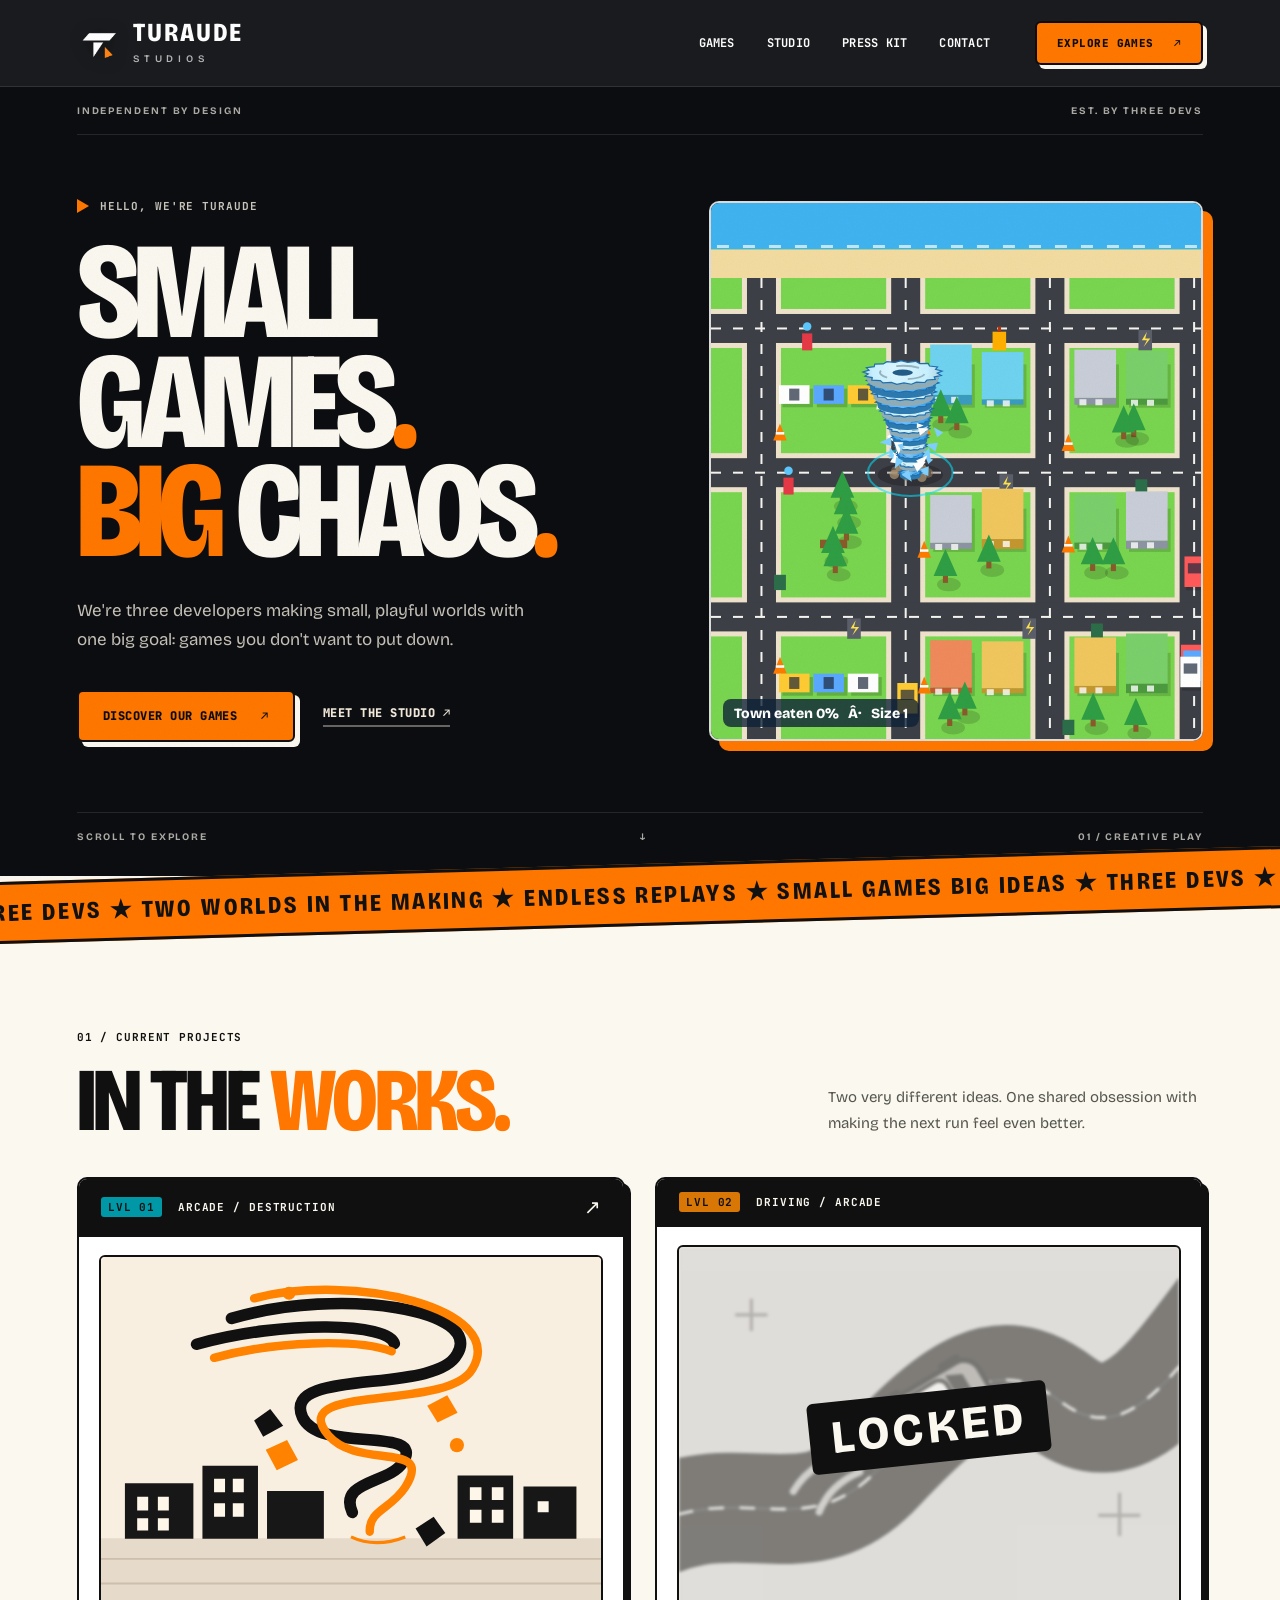
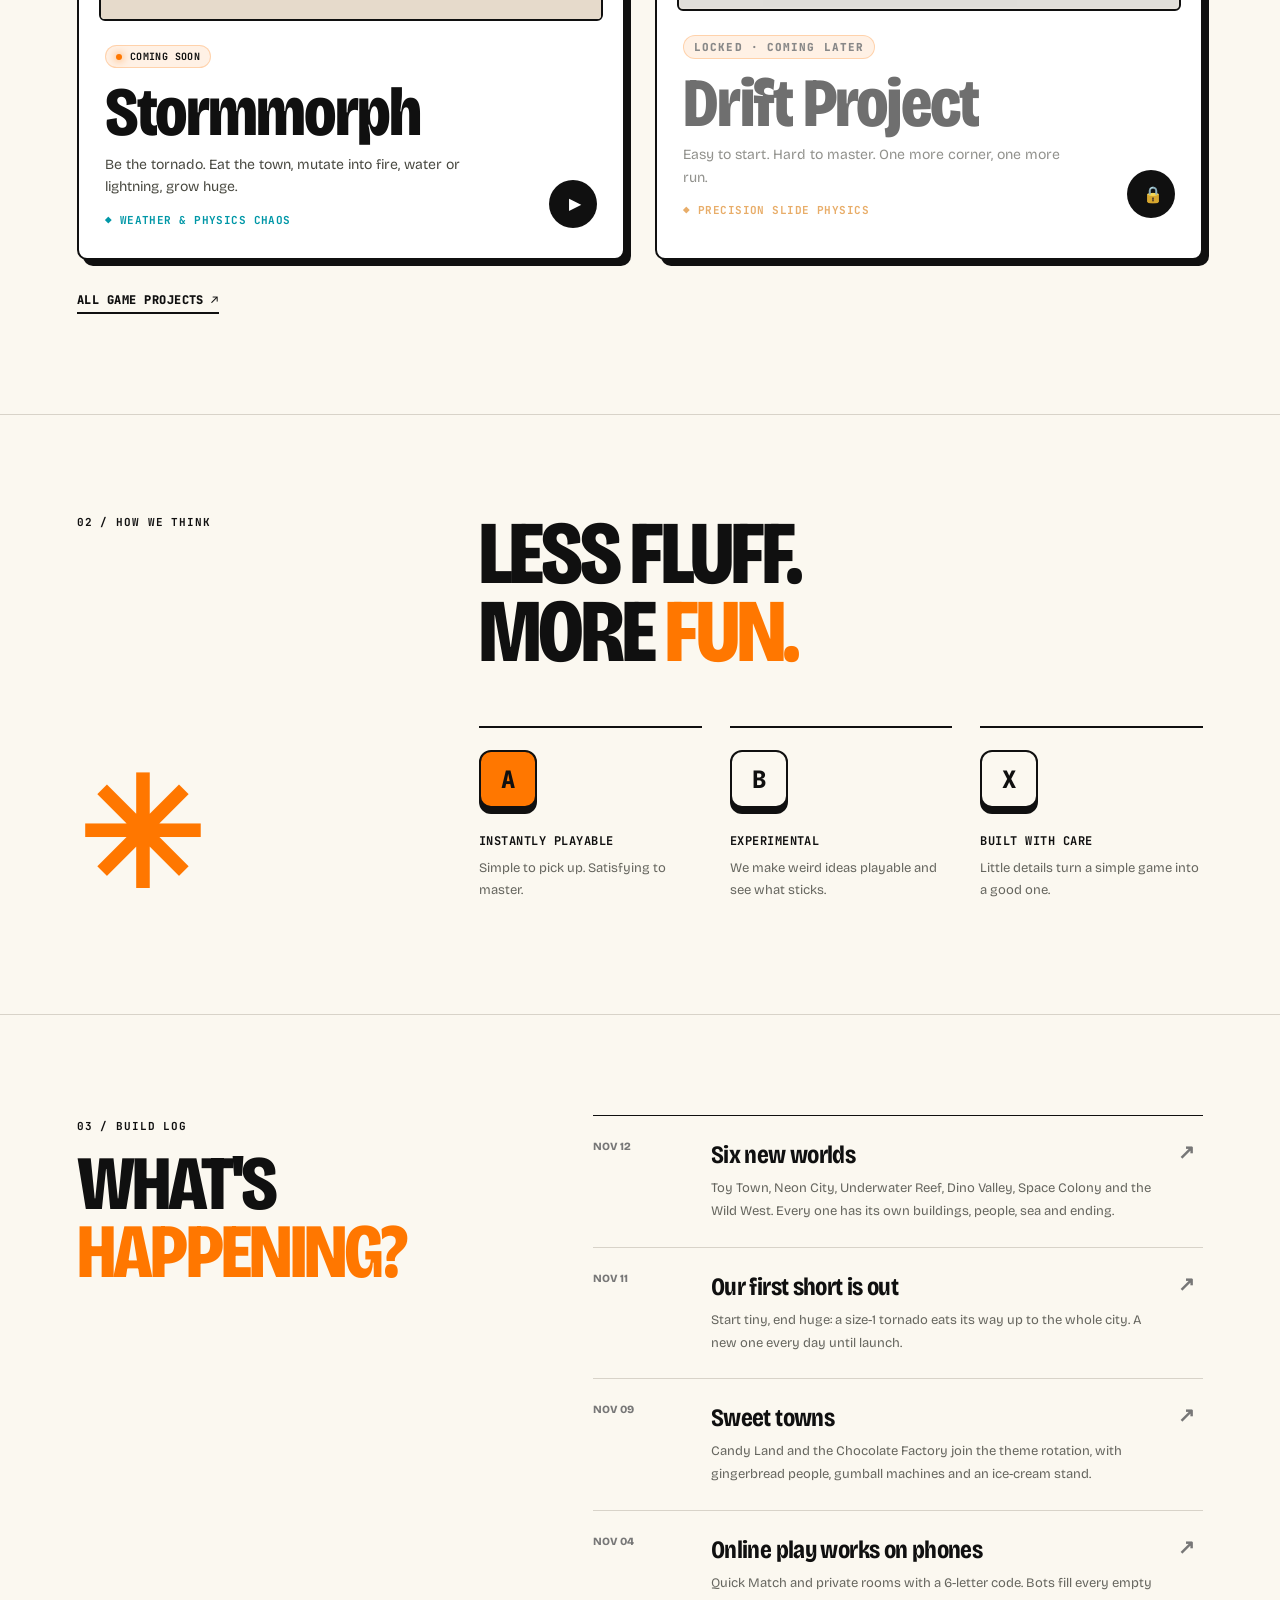
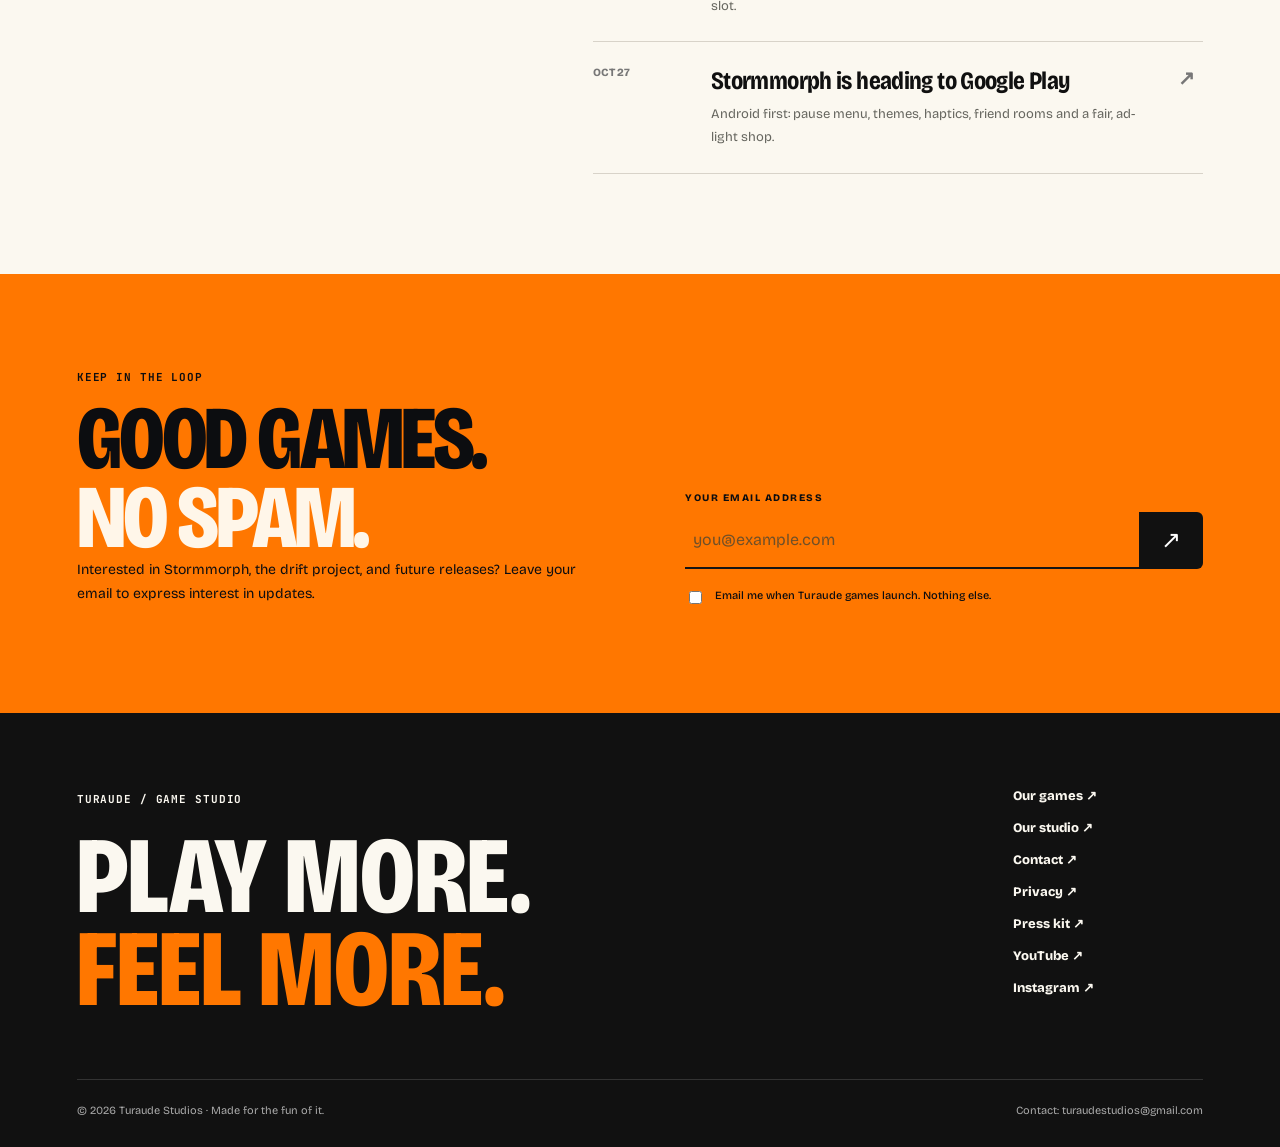
==== commit 382a8ef8: "Six new towns, no Night/Sunset, Drift locked" ====
--- a/index.html
+++ b/index.html
@@ -1,6 +1,6 @@
 <!doctype html><html lang="en" data-static data-hero="town" data-contact="turaudestudios@gmail.com"><head><meta charset="UTF-8"/><meta name="viewport" content="width=device-width,initial-scale=1"/><meta name="theme-color" content="#101010"/><meta name="description" content="Turaude Studios makes short, chaotic mobile games. Meet Stormmorph and our upcoming drift game."/><meta property="og:type" content="website"/><meta property="og:title" content="Turaude Studios"/><meta property="og:description" content="Turaude Studios makes short, chaotic mobile games. Meet Stormmorph and our upcoming drift game."/><meta property="og:image" content="https://turaudestudios.github.io/stormmorph/cover.jpg"/><meta name="twitter:card" content="summary_large_image"/><link rel="icon" type="image/png" href="/favicon.png"/><link rel="preconnect" href="https://fonts.googleapis.com"/><link rel="preconnect" href="https://fonts.gstatic.com" crossorigin/><link href="https://fonts.googleapis.com/css2?family=Bricolage+Grotesque:opsz,wdth,wght@12..96,75..100,400..800&family=JetBrains+Mono:wght@500;700;800&display=swap" rel="stylesheet"/><link rel="stylesheet" href="/styles.css"/><script src="/app.js" defer></script><title>Turaude Studios</title></head><body><header class="site-header"><div class="nav-wrap"><a class="brand" href="/" aria-label="Turaude Studios home"><img class="brand-mark" src="/assets/brand/turaude-mark.png" width="44" height="44" alt=""/><span class="brand-name">TURAUDE<span class="brand-dot">.</span><small>STUDIOS</small></span></a><nav class="main-nav" aria-label="Primary navigation"><a  href="/games">Games</a><a  href="/about">Studio</a><a  href="/press">Press kit</a><a  href="/contact">Contact</a></nav><a href="/games" class="nav-cta">EXPLORE GAMES <span aria-hidden="true">↗</span></a><button class="menu-toggle" type="button" aria-expanded="false" aria-label="Open navigation">☰</button></div></header><main id="main"><div class="home-hero"><div class="hero-rail"><span>INDEPENDENT BY DESIGN</span><span>EST. BY THREE DEVS</span></div><div class="hero-main"><div class="hero-copy"><div class="eyebrow"><span class="eyebrow-dash"></span> HELLO, WE'RE TURAUDE</div><h1>SMALL<br/>GAMES<span class="orange">.</span><br/><span class="italic-word">BIG</span> CHAOS<span class="orange">.</span></h1><p>We're three developers making small, playful worlds with one big goal: games you don't want to put down.</p><div class="hero-actions"><a class="button button-orange" href="/games">DISCOVER OUR GAMES <span aria-hidden="true">↗</span></a><a class="text-link" href="/about">MEET THE STUDIO <span aria-hidden="true">↗</span></a></div></div><div class="hero-poster" aria-hidden="true"><canvas class="storm-canvas"></canvas><span class="poster-bottom">BUILT TO PLAY / NOT TO BLEND IN</span></div></div><div class="hero-foot"><span>SCROLL TO EXPLORE</span><span aria-hidden="true">↓</span><span>01 / CREATIVE PLAY</span></div></div>
  <div class="ticker" aria-hidden="true"><div>THREE DEVS ★ TWO WORLDS IN THE MAKING ★ ENDLESS REPLAYS ★ SMALL GAMES BIG IDEAS ★ THREE DEVS ★ TWO WORLDS IN THE MAKING ★ ENDLESS REPLAYS ★&nbsp;</div></div>
- <section class="section games-section" id="games"><div class="section-head"><div><span class="tiny-label">01 / CURRENT PROJECTS</span><h2>IN THE <em>WORKS.</em></h2></div><p>Two very different ideas. One shared obsession with making the next run feel even better.</p></div><div class="games-grid"><a class="game-card game-card-stormmorph accent-storm" href="/games/stormmorph"><div class="game-card-top"><span class="tiny-label"><span class="lvl">LVL 01</span> Arcade / destruction</span><span class="card-arrow" aria-hidden="true">↗</span></div><div class="game-art-wrap"><img class="game-art" loading="lazy" src="/assets/scenes/storm-city.svg" alt="Illustration of an orange tornado in a small city"/></div><div class="game-card-bottom"><div><span class="status"><span class="status-dot"></span>Coming soon</span><h3>Stormmorph</h3><p>Be the tornado. Eat the town, mutate into fire, water or lightning, grow huge.</p><span class="game-card-tag">Weather & physics chaos</span></div><span class="circle-arrow" aria-hidden="true">▶</span></div></a><a class="game-card game-card-drift accent-drift" href="/games/drift"><div class="game-card-top"><span class="tiny-label"><span class="lvl">LVL 02</span> Driving / arcade</span><span class="card-arrow" aria-hidden="true">↗</span></div><div class="game-art-wrap"><img class="game-art" loading="lazy" src="/assets/scenes/drift-track.svg" alt="Illustration of an orange car on a winding drift track"/></div><div class="game-card-bottom"><div><span class="status"><span class="status-dot"></span>In development</span><h3>Drift Project</h3><p>Easy to start. Hard to master. One more corner, one more run.</p><span class="game-card-tag">Precision slide physics</span></div><span class="circle-arrow" aria-hidden="true">▶</span></div></a></div><div class="demo-links"><a href="/games" class="underlined-link">ALL GAME PROJECTS ↗</a></div></section>
+ <section class="section games-section" id="games"><div class="section-head"><div><span class="tiny-label">01 / CURRENT PROJECTS</span><h2>IN THE <em>WORKS.</em></h2></div><p>Two very different ideas. One shared obsession with making the next run feel even better.</p></div><div class="games-grid"><a class="game-card game-card-stormmorph accent-storm" href="/games/stormmorph"><div class="game-card-top"><span class="tiny-label"><span class="lvl">LVL 01</span> Arcade / destruction</span><span class="card-arrow" aria-hidden="true">↗</span></div><div class="game-art-wrap"><img class="game-art" loading="lazy" src="/assets/scenes/storm-city.svg" alt="Illustration of an orange tornado in a small city"/></div><div class="game-card-bottom"><div><span class="status"><span class="status-dot"></span>Coming soon</span><h3>Stormmorph</h3><p>Be the tornado. Eat the town, mutate into fire, water or lightning, grow huge.</p><span class="game-card-tag">Weather & physics chaos</span></div><span class="circle-arrow" aria-hidden="true">▶</span></div></a><div class="game-card game-card-drift accent-drift is-locked" aria-disabled="true" title="Coming later"><div class="game-card-top"><span class="tiny-label"><span class="lvl">LVL 02</span> Driving / arcade</span></div><div class="game-art-wrap"><span class="locked-stamp">LOCKED</span><img class="game-art" loading="lazy" src="/assets/scenes/drift-track.svg" alt="Illustration of an orange car on a winding drift track"/></div><div class="game-card-bottom"><div><span class="status status-locked">LOCKED · coming later</span><h3>Drift Project</h3><p>Easy to start. Hard to master. One more corner, one more run.</p><span class="game-card-tag">Precision slide physics</span></div><span class="circle-arrow lock-badge" aria-hidden="true">🔒</span></div></div></div><div class="demo-links"><a href="/games" class="underlined-link">ALL GAME PROJECTS ↗</a></div></section>
  <section class="section philosophy-section"><div class="philosophy-label"><span class="tiny-label">02 / HOW WE THINK</span><span class="asterisk" aria-hidden="true">✳</span></div><div class="philosophy-right"><h2>LESS FLUFF.<br/><span>MORE <em>FUN.</em></span></h2><div class="three-values"><div><kbd class="keycap">A</kbd><strong>INSTANTLY PLAYABLE</strong><p>Simple to pick up. Satisfying to master.</p></div><div><kbd class="keycap">B</kbd><strong>EXPERIMENTAL</strong><p>We make weird ideas playable and see what sticks.</p></div><div><kbd class="keycap">X</kbd><strong>BUILT WITH CARE</strong><p>Little details turn a simple game into a good one.</p></div></div></div></section>
- <section class="updates-section section"><div><span class="tiny-label">03 / BUILD LOG</span><h2>WHAT'S <em>HAPPENING?</em></h2></div><div class="updates-list"><a class="update-item" href="https://youtube.com/shorts/elrlleIIfI4" target="_blank" rel="noopener"><span>NOV 11</span><div><h3>Our first short is out</h3><p>Start tiny, end huge: a size-1 tornado eats its way up to the whole city. A new one every day until launch.</p></div><span class="update-arrow" aria-hidden="true">↗</span></a><a class="update-item" href="/games/stormmorph"><span>NOV 09</span><div><h3>Sweet towns</h3><p>Candy Land and the Chocolate Factory join the theme rotation, with gingerbread people, gumball machines and an ice-cream stand.</p></div><span class="update-arrow" aria-hidden="true">↗</span></a><a class="update-item" href="/games/stormmorph"><span>NOV 04</span><div><h3>Online play works on phones</h3><p>Quick Match and private rooms with a 6-letter code. Bots fill every empty slot.</p></div><span class="update-arrow" aria-hidden="true">↗</span></a><a class="update-item" href="/games/stormmorph"><span>OCT 27</span><div><h3>Stormmorph is heading to Google Play</h3><p>Android first: pause menu, themes, haptics, friend rooms and a fair, ad-light shop.</p></div><span class="update-arrow" aria-hidden="true">↗</span></a></div></section>
+ <section class="updates-section section"><div><span class="tiny-label">03 / BUILD LOG</span><h2>WHAT'S <em>HAPPENING?</em></h2></div><div class="updates-list"><a class="update-item" href="/games/stormmorph"><span>NOV 12</span><div><h3>Six new worlds</h3><p>Toy Town, Neon City, Underwater Reef, Dino Valley, Space Colony and the Wild West. Every one has its own buildings, people, sea and ending.</p></div><span class="update-arrow" aria-hidden="true">↗</span></a><a class="update-item" href="https://youtube.com/shorts/elrlleIIfI4" target="_blank" rel="noopener"><span>NOV 11</span><div><h3>Our first short is out</h3><p>Start tiny, end huge: a size-1 tornado eats its way up to the whole city. A new one every day until launch.</p></div><span class="update-arrow" aria-hidden="true">↗</span></a><a class="update-item" href="/games/stormmorph"><span>NOV 09</span><div><h3>Sweet towns</h3><p>Candy Land and the Chocolate Factory join the theme rotation, with gingerbread people, gumball machines and an ice-cream stand.</p></div><span class="update-arrow" aria-hidden="true">↗</span></a><a class="update-item" href="/games/stormmorph"><span>NOV 04</span><div><h3>Online play works on phones</h3><p>Quick Match and private rooms with a 6-letter code. Bots fill every empty slot.</p></div><span class="update-arrow" aria-hidden="true">↗</span></a><a class="update-item" href="/games/stormmorph"><span>OCT 27</span><div><h3>Stormmorph is heading to Google Play</h3><p>Android first: pause menu, themes, haptics, friend rooms and a fair, ad-light shop.</p></div><span class="update-arrow" aria-hidden="true">↗</span></a></div></section>
  <section class="newsletter-section"><div class="newsletter-grid"><div><span class="tiny-label">KEEP IN THE LOOP</span><h2>GOOD GAMES.<br/><em>NO SPAM.</em></h2><p>Interested in Stormmorph, the drift project, and future releases? Leave your email to express interest in updates.</p></div><form class="newsletter-form ajax-form" data-endpoint="/api/subscribe" aria-label="Join interest list"><label for="newsletterEmail">YOUR EMAIL ADDRESS</label><div class="form-inline"><input id="newsletterEmail" name="email" type="email" required maxlength="254" placeholder="you@example.com" autocomplete="email"/><button type="submit" aria-label="Submit email">↗</button></div><label class="check-label"><input type="checkbox" name="consent" required/> <span>Email me when Turaude games launch. Nothing else.</span></label><input class="honey" name="website" tabindex="-1" aria-hidden="true" autocomplete="off"/><p class="form-feedback" role="status" aria-live="polite"></p></form></div></section></main><footer class="site-footer"><div class="footer-top"><div><span class="tiny-label">TURAUDE / GAME STUDIO</span><div class="footer-big">PLAY MORE.<br/><em>FEEL MORE.</em></div></div><div class="footer-links"><a href="/games">Our games ↗</a><a href="/about">Our studio ↗</a><a href="/contact">Contact ↗</a><a href="/stormmorph/privacy-policy.html">Privacy ↗</a><a href="/press">Press kit ↗</a><a href="https://www.youtube.com/@Turaudestudios" target="_blank" rel="noopener">YouTube ↗</a><a href="https://www.instagram.com/turaudestudios" target="_blank" rel="noopener">Instagram ↗</a></div></div><div class="footer-bottom"><span>© 2026 Turaude Studios · Made for the fun of it.</span><span>Contact: <a href="mailto:turaudestudios@gmail.com">turaudestudios@gmail.com</a></span></div></footer><div class="toast" id="toast" role="status" aria-live="polite"></div></body></html>
--- a/styles.css
+++ b/styles.css
@@ -954,3 +954,13 @@
   .shot-grid, .press-downloads { grid-template-columns: 1fr; }
 }
 .storm-page .detail-left h1 { font-size: clamp(58px, 15vw, 165px); }
+
+/* Locked game */
+.game-card.is-locked { cursor: not-allowed; user-select: none; }
+.game-card.is-locked:hover { transform: none; box-shadow: var(--shadow-card); }
+.game-card.is-locked .game-art { filter: grayscale(1) blur(1.5px); opacity: .55; }
+.game-card.is-locked:hover .game-art { transform: none; }
+.game-card.is-locked h3, .game-card.is-locked p, .game-card.is-locked .game-card-tag { opacity: .6; }
+.locked-stamp { position: absolute; z-index: 2; font: 900 clamp(28px, 4vw, 46px) var(--heading); letter-spacing: .08em; color: var(--white); background: var(--ink); padding: 8px 22px; border-radius: var(--radius-md); transform: rotate(-6deg); }
+.status-locked { font-size: 11px; font-weight: 800; letter-spacing: .1em; color: #888; }
+.lock-badge { filter: grayscale(.2); }
